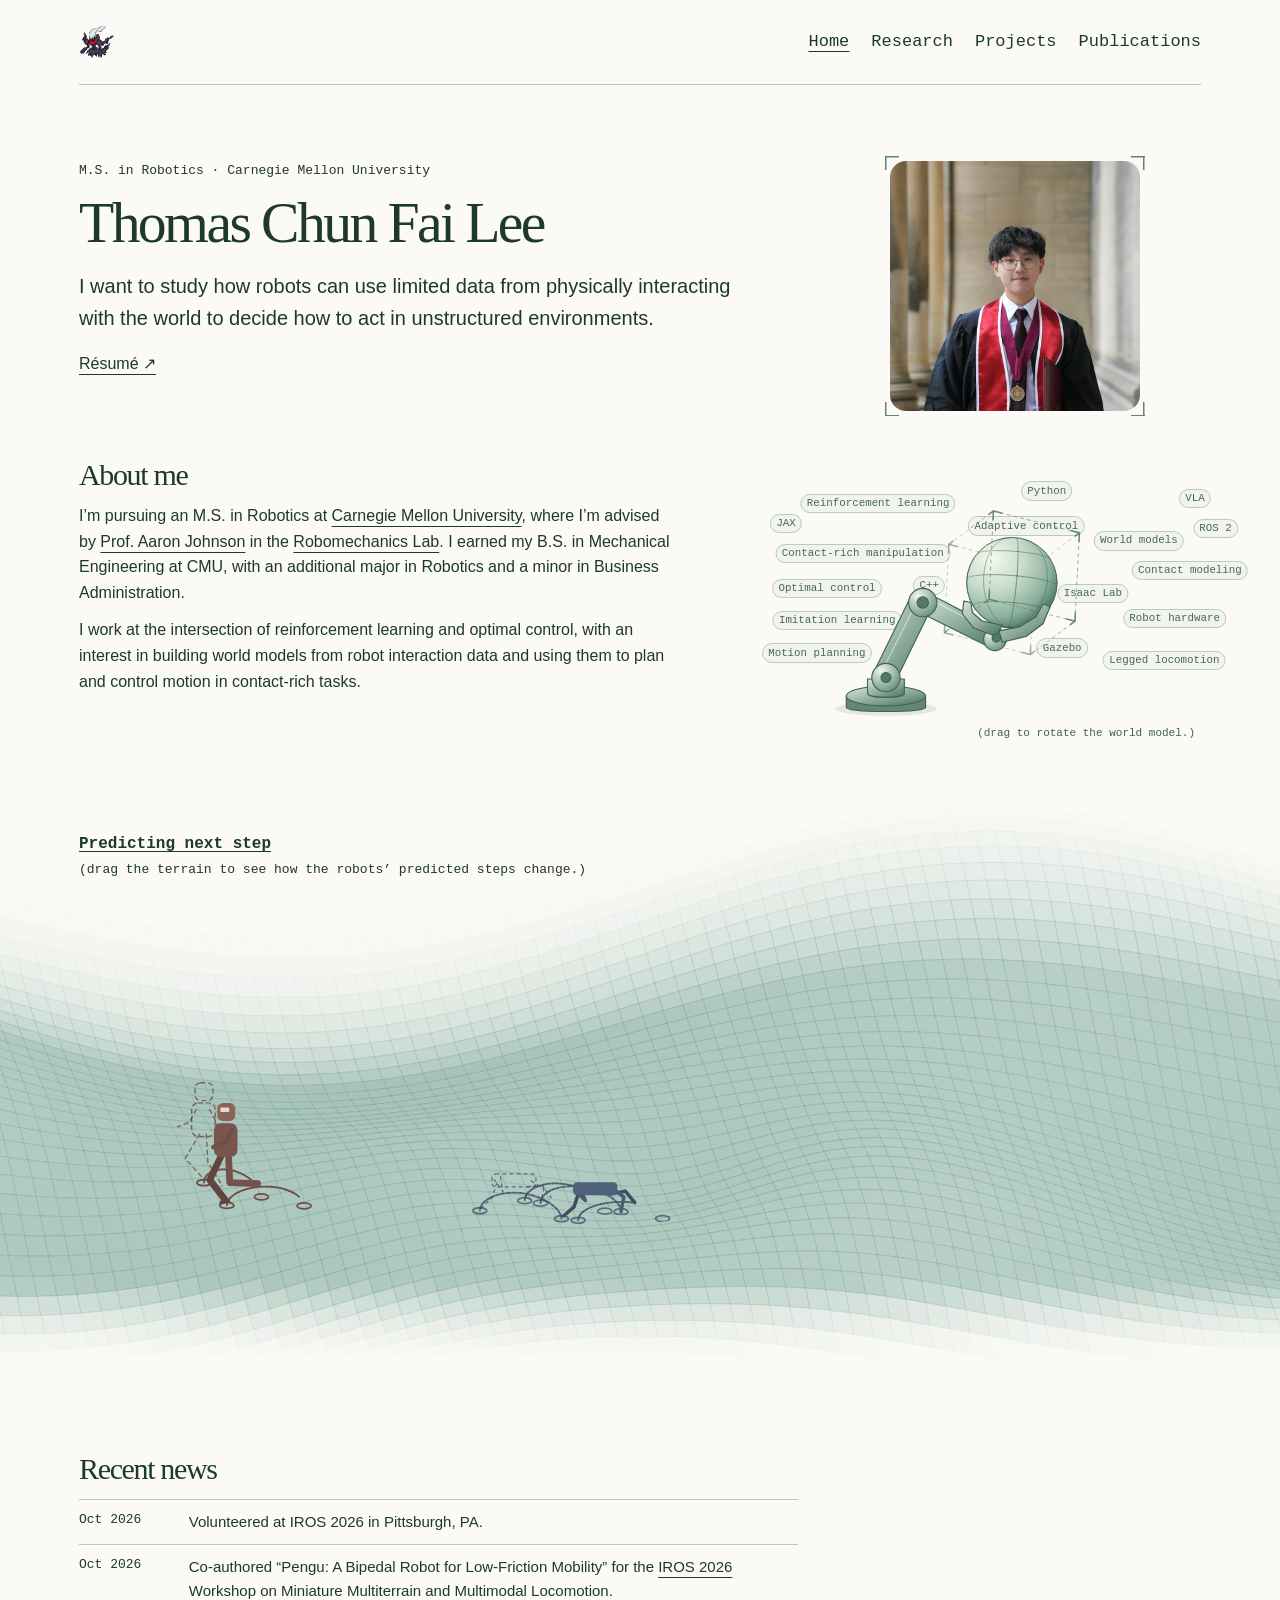
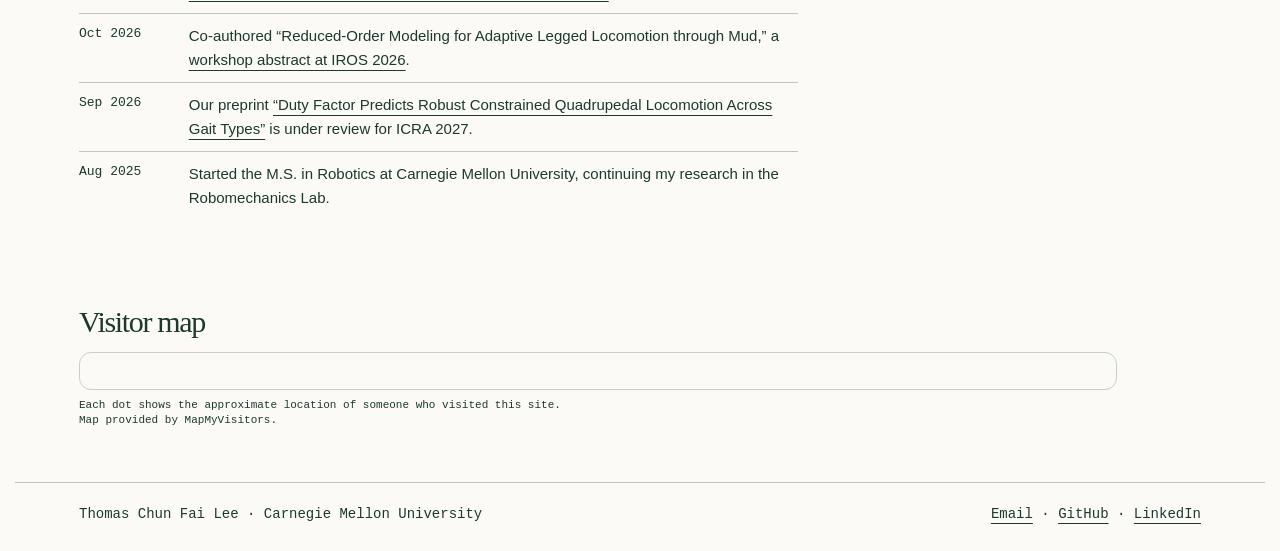
==== index.html @ 7332be64 "Move the homepage terrain demo down" ====
<!doctype html>
<html lang="en"><head><meta charset="utf-8"><meta name="viewport" content="width=device-width,initial-scale=1"><meta name="description" content="Thomas Chun Fai Lee studies world models and control at Carnegie Mellon University."><title>Thomas Chun Fai Lee</title><link rel="icon" type="image/svg+xml" href="site-icon.svg?v=2"><link rel="stylesheet" href="style.css?v=footer-right-links"><script src="scene.js?v=landed-follow-traces" defer></script><style>
.profile-text{container-type:inline-size}
@media(min-width:701px){
  .home .profile{align-items:start;padding-top:clamp(48px,6vw,76px)}
}
.profile h1{font-size:clamp(20px,8.6cqw,62px);white-space:nowrap;line-height:1.15}
.home{background:#fbfaf6}
.home nav,.home footer{border-color:#b9c6ba}
.terrain{width:100%;margin:clamp(32px,5vw,70px) 0 26px}
.terrain-copy,.terrain-controls{max-width:1250px;margin:auto;padding:0 5vw}
.terrain canvas{margin:0 auto}.terrain h2{font-size:clamp(19px,2.15vw,25px);margin:0}.terrain p{font-size:14px;line-height:1.5;margin:6px 0}.terrain canvas{display:block;width:100%;height:clamp(210px,24vw,300px);cursor:crosshair;touch-action:pan-y}.terrain label{display:flex;align-items:center;gap:16px;flex-wrap:wrap}.terrain input{accent-color:#cef09b;width:min(240px,100%)}.terrain canvas{height:clamp(320px,36vw,510px);touch-action:none;cursor:grab}.terrain canvas:active{cursor:grabbing}.terrain-controls{display:flex;gap:14px;align-items:center;flex-wrap:wrap}.terrain button{background:transparent;border:1px solid #78988d;color:inherit;font:inherit;padding:4px 13px;border-radius:5px;cursor:pointer}.terrain button:focus-visible,.terrain canvas:focus-visible{outline:2px solid #35604b}
.terrain{position:relative;isolation:isolate;margin:0;padding-top:clamp(38px,6vw,76px)}
.terrain canvas{width:100%;height:clamp(380px,55svh,590px);touch-action:pan-y}
.terrain-copy,.terrain-controls{width:100%;max-width:none;margin:0;pointer-events:none}
.terrain-copy{max-width:1250px;margin:0 auto;padding:8px 5vw 0;background:transparent}
.portrait-outline{position:relative;width:min(100%,250px);justify-self:center}
.portrait-frame{aspect-ratio:1;overflow:hidden;border-radius:16px}
.portrait-outline::after{
  content:"";position:absolute;inset:-5px;pointer-events:none;
  --corner-ink:#638474;
  background:
    linear-gradient(var(--corner-ink),var(--corner-ink)) top left/14px 1.5px,
    linear-gradient(var(--corner-ink),var(--corner-ink)) top left/1.5px 14px,
    linear-gradient(var(--corner-ink),var(--corner-ink)) top right/14px 1.5px,
    linear-gradient(var(--corner-ink),var(--corner-ink)) top right/1.5px 14px,
    linear-gradient(var(--corner-ink),var(--corner-ink)) bottom left/14px 1.5px,
    linear-gradient(var(--corner-ink),var(--corner-ink)) bottom left/1.5px 14px,
    linear-gradient(var(--corner-ink),var(--corner-ink)) bottom right/14px 1.5px,
    linear-gradient(var(--corner-ink),var(--corner-ink)) bottom right/1.5px 14px;
  background-repeat:no-repeat;
}
.home .profile .portrait{display:block;width:100%;height:100%;object-fit:cover;object-position:50% 72%;border-radius:0;transform:scale(1.23);transform-origin:50% 0}
@media(max-width:700px){
  .portrait-outline{width:min(62%,220px);justify-self:start}
}
.terrain-copy select,.terrain-copy label{pointer-events:auto;width:fit-content}
.terrain-controls{padding:4px 5vw 12px}
.terrain canvas:focus-visible{outline:none}.home:has(#page-mesh:focus-visible) #demo-title{text-decoration:underline;text-underline-offset:.15em}
@media(pointer:coarse){.terrain canvas{touch-action:none}.terrain-copy,.terrain-controls{pointer-events:auto;touch-action:pan-y}}

.home{position:relative;isolation:isolate;min-height:100vh}
.mesh-strip{position:relative;isolation:isolate}
#page-mesh{position:absolute;inset:0;width:100%;height:100%;pointer-events:none;z-index:-1}
.mesh-strip{height:clamp(380px,55svh,590px)}
#page-mesh{pointer-events:auto;z-index:0;cursor:grab;touch-action:none}
.terrain-copy,.terrain-controls{background:transparent}
#walker{position:absolute;left:0;width:100%;z-index:1;pointer-events:none}
.about-demo-row{max-width:1250px;margin:clamp(28px,5vw,56px) auto 0;padding:0 5vw;display:grid;grid-template-columns:minmax(0,1.8fr) minmax(0,1fr);gap:7%;align-items:start}
.world-model-icon{width:min(100%,310px);margin:12px 0 0;justify-self:center;align-self:start;color:#41634f}
.world-model-icon{position:relative;isolation:isolate}
.world-model-icon svg{position:relative;display:block;width:100%;height:auto;margin-bottom:18px}
.world-model-icon{container-type:inline-size;padding-top:18px;padding-bottom:12px}
.world-model-icon:has(.skill-bubbles){width:min(100%,460px);padding:16px 0 0}
.world-model-icon:has(.skill-bubbles) svg{width:64%;margin:0 auto;z-index:1}
.skill-bubbles{
  position:absolute;inset:0 0 20px;z-index:-1;
  list-style:none;padding:0;margin:0;pointer-events:none;
}
.skill-bubbles li{
  position:absolute;left:var(--x);top:var(--y);translate:-50% 0;
  padding:.2em .5em;border:1px solid #b9cabe;border-radius:999px;
  background:#f1f4ed;color:#496658;font:clamp(8px,2.35cqw,11px)/1.2 monospace;
  white-space:nowrap;
}
.world-model-icon:has(.skill-bubbles) figcaption{top:-7px;left:0;margin-top:7px}
@media(min-width:1050px){
  .about-demo-row{grid-template-columns:minmax(0,1fr) minmax(360px,42%);gap:5%}
  .skill-bubbles{right:calc(-1 * min(4vw,64px))}
}
@media(max-width:700px){
  .world-model-icon:has(.skill-bubbles){width:min(100%,460px);justify-self:center}
}
.world-model-icon figcaption,.terrain .terrain-cue{font:11px/1.4 monospace}
.world-model-icon figcaption{margin-top:0;text-align:right;position:relative;top:-14px;left:10px}
.terrain .terrain-cue{margin:0;font-size:13px;position:relative;top:8px}
.terrain-cue strong{display:block;margin-bottom:5px;font-size:16px;font-weight:700;text-decoration:underline;text-underline-offset:.18em}
.world-model-icon svg :is(path,circle,ellipse){vector-effect:non-scaling-stroke;stroke-width:1.15px}
#spin-globe path{stroke-width:.7px}
#spin-globe circle{stroke-width:.9px}
.home .terrain{padding-top:calc(var(--terrain-space,clamp(18px,3.5vw,44px)) + clamp(32px, 5vw, 52px))}
@media(max-width:700px){.about-demo-row{grid-template-columns:1fr;gap:16px}.world-model-icon{width:min(62%,195px);justify-self:start;margin-top:0}}
.about-me{position:relative;top:-8px}
.about-me h2{font-size:clamp(23px,2.4vw,30px);margin:0 0 12px}
.about-me p{font-size:16px;max-width:72ch;margin:0 0 12px}
.about-me p:last-child{margin-bottom:0}
#spin-globe{cursor:grab;touch-action:none}
#spin-globe:active{cursor:grabbing}
#spin-globe:focus:not(:focus-visible){outline:none}
#spin-globe:focus-visible{outline:2px solid #749180;outline-offset:4px}
.home-news{max-width:1250px;margin:0 auto var(--visitor-map-gap,clamp(16px,3vw,34px));padding:var(--news-space,clamp(16px,3vw,34px)) 5vw 0}
.home-news h2{font-size:clamp(23px,2.4vw,30px);margin:0 0 14px}
.home-news-scroll{max-height:320px;max-width:78ch;overflow-y:auto;padding-right:12px}
.home-news-scroll:focus-visible{outline:1px solid currentColor;outline-offset:4px}
.home-news ul{list-style:none;padding:0;margin:0;max-width:76ch}
.home-news li{display:grid;grid-template-columns:11ch minmax(0,1fr);gap:18px;padding:10px 0;font-size:15px}
.home-news time{font-family:monospace;font-size:13px}
.visitor-map{width:100%;max-width:1250px;margin:0 auto 54px;padding:0 5vw}
.visitor-map h2{font-size:clamp(23px,2.4vw,30px);margin:0 0 14px}
.visitor-map .visitor-widget{box-sizing:border-box;width:100%;max-width:calc(1000px + 2 * clamp(8px,1.4vw,18px) + 2px);padding:clamp(8px,1.4vw,18px);overflow:hidden;border:1px solid #c5d2c5;border-radius:12px;background:#fbfaf6}
/* Match the footprint of the native MapMyVisitors artwork inside the widget. */
.visitor-map .mapmyvisitors-map{
  background-image:url("visitor-land-miller.svg") !important;
  background-size:83.3% 83.3%;
  background-position:49.6% 49.2%;
  background-repeat:no-repeat;
}
.visitor-map #mapmyvisitors-widget .mapmyvisitors-bottom-text{background:#e6eee4;color:#1d392a;border-color:#c5d2c5;text-shadow:none;font-family:monospace}
.visitor-map{container-type:inline-size}
.visitor-map p{font:min(11px,2.4cqi)/1.4 monospace;margin:8px 0 0;white-space:nowrap}
</style></head>
<body class="home"><header><nav aria-label="Main navigation"><b><a href="index.html"><img src="site-icon.svg?v=2" alt="Thomas Lee home" width="36" height="36" style="display:block"></a></b><a aria-current="page" href="index.html">Home</a><a href="research.html">Research</a><a href="projects.html">Projects</a><a href="publications.html">Publications</a></nav></header>
<main><section class="profile"><div class="profile-text"><div class="kicker">M.S. in Robotics · Carnegie Mellon University</div><h1>Thomas Chun Fai Lee</h1><p>I want to study how robots can use limited data from physically interacting with the world to decide how to act in unstructured environments.</p><a class="worklink" href="resume.pdf">Résumé <span aria-hidden="true">↗</span></a></div><div class="portrait-outline"><div class="portrait-frame"><img class="portrait" src="portrait.jpeg" alt="Thomas Chun Fai Lee at his Carnegie Mellon graduation" width="1024" height="1536"></div></div></section>
<div class="about-demo-row">
<section class="about-me" aria-labelledby="about-title">
  <h2 id="about-title">About me</h2>
  <p>I’m pursuing an M.S. in Robotics at <a href="https://www.cmu.edu/">Carnegie Mellon University</a>, where I’m advised by <a href="https://www.meche.engineering.cmu.edu/directory/bios/johnson-aaron.html">Prof. Aaron Johnson</a> in the <a href="https://www.cmu.edu/me/robomechanicslab/">Robomechanics Lab</a>. I earned my B.S. in Mechanical Engineering at CMU, with an additional major in Robotics and a minor in Business Administration.</p>
  <p>I work at the intersection of reinforcement learning and optimal control, with an interest in building world models from robot interaction data and using them to plan and control motion in contact-rich tasks.</p>
</section>
<figure class="world-model-icon">
  <ul class="skill-bubbles" aria-label="Research and technical skills">
    <li style="--x:28%;--y:6%">Reinforcement learning</li>
    <li style="--x:61%;--y:1%">Python</li>
    <li style="--x:90%;--y:4%">VLA</li>
    <li style="--x:94%;--y:16%">ROS 2</li>
    <li style="--x:25%;--y:26%">Contact-rich manipulation</li>
    <li style="--x:79%;--y:21%">World models</li>
    <li style="--x:18%;--y:40%">Optimal control</li>
    <li style="--x:10%;--y:14%">JAX</li>
    <li style="--x:38%;--y:39%">C++</li>
    <li style="--x:20%;--y:53%">Imitation learning</li>
    <li style="--x:70%;--y:42%">Isaac Lab</li>
    <li style="--x:57%;--y:15%">Adaptive control</li>
    <li style="--x:16%;--y:66%">Motion planning</li>
    <li style="--x:64%;--y:64%">Gazebo</li>
    <li style="--x:89%;--y:33%">Contact modeling</li>
    <li style="--x:86%;--y:52%">Robot hardware</li>
    <li style="--x:84%;--y:69%">Legged locomotion</li>
  </ul>
  <svg viewBox="14 -13 208 163" fill="none" stroke="currentColor" stroke-width="2" stroke-linecap="round" stroke-linejoin="round" aria-label="Robotic arm holding a globe">
    <defs>
      <linearGradient id="arm-metal" x2=".85" y2="1" gradientUnits="objectBoundingBox">
        <stop stop-color="#dce8d9"/><stop offset=".44" stop-color="#9ebaac"/><stop offset="1" stop-color="#527968"/>
      </linearGradient>
      <radialGradient id="arm-pivot" cx=".32" cy=".25" r=".8">
        <stop stop-color="#eef4e9"/><stop offset="1" stop-color="#6c9482"/>
      </radialGradient>
      <radialGradient id="globe-surface" cx="32%" cy="27%" r="82%" fx="27%" fy="23%">
        <stop stop-color="#f6fbef"/>
        <stop offset=".42" stop-color="#c7dbca"/>
        <stop offset=".77" stop-color="#88ae9a"/>
        <stop offset=".94" stop-color="#507969"/>
        <stop offset="1" stop-color="#3d6356"/>
      </radialGradient>
      <radialGradient id="globe-grid" gradientUnits="userSpaceOnUse" cx="151" cy="46" r="32">
        <stop offset=".32" stop-color="#365d4c" stop-opacity=".83"/>
        <stop offset="1" stop-color="#294e40" stop-opacity=".42"/>
      </radialGradient>
    </defs>
    <path id="cube-back" aria-hidden="true" pointer-events="none" vector-effect="non-scaling-stroke"
      style="stroke-width:.75px" stroke="#638474" stroke-dasharray="3 4" opacity=".48"/>
    <path id="cube-back-corners" aria-hidden="true" pointer-events="none" vector-effect="non-scaling-stroke" style="stroke-width:1.55px" stroke="#638474" opacity=".58"/>
    <g id="spin-globe" tabindex="0" role="group" aria-label="Rotatable globe. Drag in any direction or use the arrow keys.">
      <circle cx="151" cy="49" r="32" fill="url(#globe-surface)" stroke="#41634f" stroke-width="1.5"/>
      <path id="globe-meridians" stroke="url(#globe-grid)" stroke-width="1.25" d="M151 17v64 M151 17a16 32 0 0 1 0 64 M151 17a16 32 0 0 0 0 64"/>
      <path d="M126 39a27 27 0 0 1 15-15" stroke="#f3faed" stroke-width="2.5" opacity=".63" pointer-events="none"/>
    </g>
    <path id="cube-front" aria-hidden="true" pointer-events="none" vector-effect="non-scaling-stroke"
      style="stroke-width:.75px" stroke="#638474" stroke-dasharray="3 4" opacity=".87"/>
    <path id="cube-front-corners" aria-hidden="true" pointer-events="none" vector-effect="non-scaling-stroke" style="stroke-width:1.55px" stroke="#638474" opacity=".94"/>
    <g pointer-events="none">
      <ellipse cx="62" cy="138" rx="36" ry="5" fill="#41634f" opacity=".12" stroke="none"/>
      <path d="M34 129v8c0 4 56 4 56 0v-8" fill="#648675"/>
      <ellipse cx="62" cy="129" rx="28" ry="7" fill="url(#arm-metal)"/>
      <path d="M49 127v-10h26v10c0 4-26 4-26 0z" fill="url(#arm-metal)"/>
      <path d="M54 111 79 60a8 8 0 0 1 15 7l-25 51z" fill="url(#arm-metal)"/>
      <path d="m61 108 22-44" stroke="#e4eee3" stroke-width="2.3" opacity=".68"/>
      <path d="m91 56 52 27a7 7 0 0 1-7 12L84 69z" fill="url(#arm-metal)"/>
      <path d="m98 63 36 19" stroke="#edf4e9" stroke-width="2" opacity=".65"/>
      <circle cx="62" cy="116" r="10" fill="url(#arm-pivot)"/>
      <circle cx="62" cy="116" r="3.5" fill="#527968"/>
      <circle cx="88" cy="63" r="10" fill="url(#arm-pivot)"/>
      <circle cx="88" cy="63" r="4" fill="#527968"/>
      <circle cx="139" cy="89" r="8" fill="url(#arm-pivot)"/>
      <path d="m140 87-16-6-8-10 1-9 5 1 1 7 7 6 14 3z" fill="url(#arm-metal)"/>
      <path d="m142 83 15-3 11-7 5-9 5 2-5 12-12 9-17 4z" fill="url(#arm-metal)"/>
      <circle cx="140" cy="88" r="3" fill="#527968"/>
    </g>
  </svg>
  <figcaption>(drag to rotate the world model.)</figcaption>
</figure>
</div>
<section class="terrain" aria-labelledby="demo-title">
<div class="terrain-copy"><p class="terrain-cue"><strong id="demo-title">Predicting next step</strong> (drag the terrain to see how the robots’ predicted steps change.)</p></div><div class="mesh-strip"><canvas id="page-mesh" tabindex="0" aria-label="Drag up or down to shape the ground at each spot. Left and right arrows move the brush; up and down sculpt. The dashed humanoid predicts the next stride."></canvas><canvas id="walker" aria-hidden="true"></canvas></div></section><section class="home-news" aria-labelledby="news-title">
  <h2 id="news-title">Recent news</h2>
  <div class="home-news-scroll" role="region" aria-labelledby="news-title" tabindex="0">
  <ul>
    <li><time datetime="2026-10">Oct 2026</time><span>Volunteered at IROS 2026 in Pittsburgh, PA.</span></li>
    <li><time datetime="2026-10">Oct 2026</time><span>Co-authored “Pengu: A Bipedal Robot for Low-Friction Mobility” for the <a href="https://sites.google.com/hawaii.edu/iros2026workshop/home">IROS 2026 Workshop on Miniature Multiterrain and Multimodal Locomotion</a>.</span></li>
    <li><time datetime="2026-10">Oct 2026</time><span>Co-authored “Reduced-Order Modeling for Adaptive Legged Locomotion through Mud,” a <a href="https://sim2realgap.github.io/sim2real-and-control-workshop-iros2026/">workshop abstract at IROS 2026</a>.</span></li>
    <li><time datetime="2026-09">Sep 2026</time><span>Our preprint <a href="https://arxiv.org/abs/2609.22073">“Duty Factor Predicts Robust Constrained Quadrupedal Locomotion Across Gait Types”</a> is under review for ICRA 2027.</span></li>
    <li><time datetime="2025-08">Aug 2025</time><span>Started the M.S. in Robotics at Carnegie Mellon University, continuing my research in the Robomechanics Lab.</span></li>
    <li><time datetime="2025-05">May 2025</time><span>Joined Neocis as a Software Engineering Intern.</span></li>
    <li><time datetime="2025-05">May 2025</time><span>Graduated with University Honors from CMU with a B.S. in Mechanical Engineering, an additional major in Robotics, and a minor in Business Administration.</span></li>
    <li><time datetime="2025-05">May 2025</time><span>Named to the CMU College of Engineering Dean’s List.</span></li>
    <li><time datetime="2024-12">Dec 2024</time><span>Named to the CMU College of Engineering Dean’s List.</span></li>
    <li><time datetime="2024-05">May 2024</time><span>Named to the CMU College of Engineering Dean’s List.</span></li>
    <li><time datetime="2024-01">Jan 2024</time><span>Joined the Legged Controls Group in CMU’s Robomechanics Lab.</span></li>
    <li><time datetime="2024-01">Jan 2024</time><span>Began serving as a teaching assistant for CMU’s 16-311 Introduction to Robotics.</span></li>
    <li><time datetime="2023-06">Jun 2023</time><span>Joined XYZ Robotics as an R&amp;D Engineering Intern.</span></li>
    <li><time datetime="2021-08">Aug 2021</time><span>Started my undergraduate studies at Carnegie Mellon University.</span></li>
    <li><time datetime="2021-05">May 2021</time><span>Graduated from The ISF Academy with a bilingual diploma.</span></li>
    <li><time datetime="2019-12">Dec 2019</time><span>Published and presented <a href="https://docs.google.com/presentation/d/1IdiJnOJudx92b6nhAKf6YbhDOAx6FgSU1lDCIh594nw/edit?slide=id.p#slide=id.p">“Optimization Under Constraints of Rooftop Solar in High Winds”</a> at AGU 2019 with support from an ISF Academy scholarship.</span></li>
  </ul>
  </div>
</section><section class="visitor-map" aria-labelledby="visitor-map-title">
  <h2 id="visitor-map-title">Visitor map</h2>
  <div class="visitor-widget">
    <script id="mapmyvisitors" src="https://mapmyvisitors.com/map.js?cl=829987&amp;w=a&amp;t=n&amp;d=SpMxv-E5e4ngMl0aLMOr83hM3_ezLZlg4lKRuWXWtkU&amp;co=fbfaf6&amp;cmo=416b53&amp;cmn=924b45&amp;ct=1d392a" async></script>
  </div>
  <p>Each dot shows the approximate location of someone who visited this site.<br>Map provided by MapMyVisitors.</p>
</section>
</main><footer><span>Thomas Chun Fai Lee · Carnegie Mellon University</span><div><a href="mailto:chunfai2@andrew.cmu.edu">Email</a> · <a href="https://github.com/thomaslee6710">GitHub</a> · <a href="https://www.linkedin.com/in/thomas-lee6710/">LinkedIn</a></div></footer><script>
(() => {
  const globe = document.querySelector('#spin-globe');
  const grid = document.querySelector('#globe-meridians');
  const roll = Math.PI / 36;
  const basis = [[Math.cos(roll),Math.sin(roll),0],[-Math.sin(roll),Math.cos(roll),0],[0,0,1]];
  const cubeBack = document.querySelector('#cube-back');
  const cubeFront = document.querySelector('#cube-front');
  const cubeVertices = Array.from({length:8}, (_,i) => {
    const x=i&1?1.07:-1.07, y=i&2?1.07:-1.07, z=i&4?1.07:-1.07;
    const u=x*.94+z*.342, w=z*.94-x*.342;
    return [u,y*.966-w*.259,y*.259+w*.966];
  });
  const cubeEdges = cubeVertices.flatMap((_,i) =>
    [1,2,4].filter(bit=>!(i&bit)).map(bit=>[i,i|bit]));
  const lines = [];
  for (let longitude = 0; longitude < 8; longitude++) {
    const theta = longitude * Math.PI / 4;
    lines.push(Array.from({length:49}, (_, i) => {
      const phi = i * Math.PI / 48;
      return [Math.sin(phi)*Math.sin(theta), -Math.cos(phi), Math.sin(phi)*Math.cos(theta)];
    }));
  }
  for (const latitude of [-35,0,35]) {
    const phi = latitude * Math.PI / 180;
    lines.push(Array.from({length:73}, (_, i) => {
      const theta = i * 2 * Math.PI / 72;
      return [Math.cos(phi)*Math.sin(theta), Math.sin(phi), Math.cos(phi)*Math.cos(theta)];
    }));
  }
  let drag = null;
  let frame = 0;

  function render() {
    const path = [];
    const point = ([x,y]) => (151+32*x).toFixed(2)+' '+(49+32*y).toFixed(2);
    for (const line of lines) {
      let previous = null;
      for (const vertex of line) {
        const current = basis[0].map((_, i) =>
          vertex[0]*basis[0][i]+vertex[1]*basis[1][i]+vertex[2]*basis[2][i]);
        if (previous && (previous[2] >= 0)!==(current[2] >= 0)) {
          const t = previous[2]/(previous[2]-current[2]);
          const edge = previous.map((v,i) => v+t*(current[i]-v));
          path.push((current[2] >= 0 ? 'M' : 'L')+point(edge));
        }
        if (current[2] >= 0) path.push((previous ? 'L' : 'M')+point(current));
        previous = current;
      }
    }
    grid.setAttribute('d', path.join(' '));
    const vertices=cubeVertices.map(vertex=>basis[0].map((_,i)=>
      vertex[0]*basis[0][i]+vertex[1]*basis[1][i]+vertex[2]*basis[2][i]));
    const front=[],back=[];
    for(const [i,j] of cubeEdges){
      const a=vertices[i],b=vertices[j];
      const aFront=a[2]>=0,bFront=b[2]>=0;
      if(aFront===bFront){
        (aFront?front:back).push('M'+point(a)+'L'+point(b));
      }else{
        const t=a[2]/(a[2]-b[2]);
        const edge=a.map((value,k)=>value+t*(b[k]-value));
        (aFront?front:back).push('M'+point(a)+'L'+point(edge));
        (bFront?front:back).push('M'+point(edge)+'L'+point(b));
      }
    }
    cubeFront.setAttribute('d',front.join(' '));
    cubeBack.setAttribute('d',back.join(' '));
    const corners={front:[],back:[]};
    for(const [i,j] of cubeEdges){
      for(const [a,b] of [[vertices[i],vertices[j]],[vertices[j],vertices[i]]]){
        const stub=a.map((value,k)=>value+.095*(b[k]-value));
        corners[a[2]>=0?'front':'back'].push('M'+point(a)+'L'+point(stub));
      }
    }
    for(const side of ['front','back'])
      document.querySelector('#cube-'+side+'-corners').setAttribute('d',corners[side].join(' '));
  }

  function rotate(dx,dy) {
    const distance = Math.hypot(dx,dy);
    if (!distance) return;
    const ax = -dy/distance, ay = dx/distance;
    const angle = distance * .038;
    const c = Math.cos(angle), s = Math.sin(angle);
    for (let i=0; i<basis.length; i++) {
      const [x,y,z] = basis[i];
      const along = (ax*x+ay*y)*(1-c);
      basis[i] = [x*c+ay*z*s+ax*along, y*c-ax*z*s+ay*along, z*c+(ax*y-ay*x)*s];
    }
    render();
  }

  function coast(vx,vy) {
    let previous = performance.now();
    function tick(now) {
      const elapsed = Math.min(40, now-previous);
      previous = now;
      rotate(vx*elapsed,vy*elapsed);
      const decay = Math.exp(-elapsed/240);
      vx *= decay; vy *= decay;
      if (Math.hypot(vx,vy)>.006) frame = requestAnimationFrame(tick);
    }
    frame = requestAnimationFrame(tick);
  }

  globe.addEventListener('pointerdown', event => {
    if (drag || event.button !== 0) return;
    cancelAnimationFrame(frame);
    drag = {id:event.pointerId,x:event.clientX,y:event.clientY,time:performance.now(),vx:0,vy:0};
    globe.setPointerCapture(event.pointerId);
  });
  globe.addEventListener('pointermove', event => {
    if (drag?.id !== event.pointerId) return;
    const now = performance.now();
    const dx=event.clientX-drag.x, dy=event.clientY-drag.y;
    const time=Math.max(8,now-drag.time);
    const scale=1/Math.max(time,Math.hypot(dx,dy));
    drag={...drag,x:event.clientX,y:event.clientY,time:now,vx:dx*scale,vy:dy*scale};
    rotate(dx,dy);
  });
  globe.addEventListener('pointerup', event => {
    if (drag?.id !== event.pointerId) return;
    if (performance.now()-drag.time<100 && Math.hypot(drag.vx,drag.vy)>.006 &&
        !matchMedia('(prefers-reduced-motion: reduce)').matches) coast(drag.vx,drag.vy);
    drag = null;
  });
  globe.addEventListener('lostpointercapture', () => { drag = null; });
  globe.addEventListener('keydown', event => {
    const movement={ArrowLeft:[-6,0],ArrowRight:[6,0],ArrowUp:[0,-6],ArrowDown:[0,6]}[event.key];
    if (!movement) return;
    event.preventDefault();
    cancelAnimationFrame(frame);
    rotate(...movement);
  });
  rotate(3,-4);

  const profile = document.querySelector('.profile');
  const about = document.querySelector('.about-me');
  const terrain = document.querySelector('.terrain');
  const mesh = terrain.querySelector('.mesh-strip');
  const news = document.querySelector('.home-news');
  const desktop = matchMedia('(min-width: 701px)');
  function alignSectionGaps() {
    if (!desktop.matches) {
      terrain.style.removeProperty('--terrain-space');
      news.style.removeProperty('--news-space');
    } else {
      const resumeBottom = profile.querySelector('.worklink').getBoundingClientRect().bottom;
      const gap = about.querySelector('h2').getBoundingClientRect().top - resumeBottom;
      const textBottom = about.lastElementChild.getBoundingClientRect().bottom;
      const captionInset = parseFloat(getComputedStyle(terrain.querySelector('.terrain-copy')).paddingTop);
      const space = Math.max(0, gap + textBottom - terrain.getBoundingClientRect().top - captionInset - 8);
      terrain.style.setProperty('--terrain-space', space + 'px');
      const existingGap = news.getBoundingClientRect().top - mesh.getBoundingClientRect().bottom;
      news.style.setProperty('--news-space', Math.max(0, gap - existingGap) + 'px');
    }
    const meshToNews = news.querySelector('h2').getBoundingClientRect().top - mesh.getBoundingClientRect().bottom;
    news.style.setProperty('--visitor-map-gap', Math.max(0, meshToNews) + 'px');
  }
  const spacingObserver = new ResizeObserver(alignSectionGaps);
  spacingObserver.observe(profile);
  spacingObserver.observe(mesh);
  spacingObserver.observe(news);
  spacingObserver.observe(document.querySelector('.about-demo-row'));
  desktop.addEventListener('change', alignSectionGaps);
  alignSectionGaps();
})();
</script></body></html>
---- style.css ----
*{box-sizing:border-box}:root{--text-green:#1d392a}body{margin:0;color:var(--text-green);background:#fbfaf6;font:17px/1.6 Inter,Arial,sans-serif}header,main,footer{max-width:1250px;margin:auto;padding:0 5vw}nav,footer{font-family:monospace}nav,footer,.links{display:flex;align-items:center;gap:22px;flex-wrap:wrap}nav{padding:24px 0;border-bottom:1px solid #afc1bb}nav b{margin-right:auto}a{color:inherit;text-underline-offset:5px}nav a{text-decoration:none}nav a[aria-current],a:hover{text-decoration:underline}h1,h2,h3{font:normal 44px/1.07 Georgia,serif;letter-spacing:-.045em;margin:.45em 0}h1{font-size:clamp(55px,6vw,92px)}h3{font-size:32px}p{max-width:68ch}.intro{display:grid;grid-template-columns:1fr 1.04fr;gap:5%;align-items:center;padding:56px 0}.kicker,figcaption,legend,.meta{font:13px/1.5 monospace}.panel{background:#152f31;color:#edf6ea;padding:24px;border-radius:12px}.panel h2{font-size:32px}.panel figure{margin:0}.panel svg{width:100%;display:block}.panel fieldset{border:0;padding:0;margin:16px 0 0}.panel legend{margin-bottom:6px}.panel label{cursor:pointer;margin-right:12px;display:inline-block}.panel input{accent-color:#a9dd90}.panel p{font-size:15px;min-height:5em;margin-bottom:0}.panel figcaption{color:#bad4c8}.row,.feature,li{border-top:1px solid #bbc8bf;padding:22px 0}.row{display:grid;grid-template-columns:1fr 1.45fr;gap:6%}.links{font-size:15px}.sub{padding:42px 0}.papers{list-style:none;padding:0}.papers strong{font:normal 26px/1.25 Georgia,serif;display:block;margin-bottom:8px}footer{border-top:1px solid #bbc8bf;padding-top:20px;padding-bottom:25px;font-size:14px}footer > div{margin-inline-start:auto}.heroCopy>p{font-size:18px}.theme{max-width:790px;padding:0 0 44px}.theme h2{font-size:36px}@media(max-width:800px){.intro,.row{grid-template-columns:1fr;gap:20px}.intro{padding:32px 0}.panel p{min-height:0}nav{gap:14px}nav b{width:100%}}
.home {background:#0c262b}
.home nav,.home footer {border-color:#395355}
.home main {max-width:none;padding:0}
.profile {max-width:1250px;margin:auto;padding:clamp(36px,6vw,88px) 5vw 0}
.profile h1 {margin:.16em 0;font-size:clamp(52px,7.8vw,110px)}

.profile p {font-size:clamp(18px,2vw,24px);max-width:59ch;margin:14px 0 16px}
.worklink {font-size:16px}
.landscape {margin:0 auto;max-width:1600px}
.landscape canvas {display:block;width:100%;height:clamp(210px,23vw,360px);cursor:crosshair;touch-action:pan-y}
.landscape figcaption {max-width:1250px;margin:auto;padding:0 5vw 24px;display:flex;align-items:center;justify-content:space-between;gap:20px}
.landscape strong,.landscape small {display:block}.landscape strong {font:24px Georgia,serif}
.landscape label {display:grid;gap:4px}.landscape input {accent-color:#d1ed92;width:min(230px,65vw);cursor:pointer}
@media(max-width:580px){.landscape figcaption{align-items:start;flex-direction:column;gap:12px}footer{gap:6px}.profile{padding-top:32px}}

.profile{display:grid;grid-template-columns:1.5fr 1fr;gap:50px;align-items:center}.profile h1{font-size:clamp(50px,6vw,86px)}.portrait{width:100%;height:350px;object-fit:cover;object-position:50% 61%;border-radius:8px}.profile p{font-size:20px}@media(max-width:700px){.profile{grid-template-columns:1fr;gap:25px}.portrait{height:300px;max-width:350px}.profile p{font-size:18px}}
.home {background:#f7f6f0}
.home nav,.home footer {border-color:#b9c6ba}
.profile {padding-top:32px;gap:7%;grid-template-columns:1.8fr 1fr}
.profile h1 {font-size:clamp(48px,5.8vw,82px)}

.profile .portrait {height:clamp(200px,21vw,286px);object-position:center 53%}

.foresight {max-width:1120px;width:90%;margin:32px auto;background:#193a35;color:#fffbed;border-radius:16px;overflow:hidden}
.demo-heading,.demo-controls {padding:20px clamp(16px,3vw,38px);display:flex;justify-content:space-between;gap:20px;align-items:center}
.demo-heading h2 {font-size:clamp(26px,3vw,43px);margin:5px 0}
.demo-heading .kicker,.model-note {color:#c4dfc9;font:12px monospace}
.tabletop {padding:15px 5% 9px;background:#24483f;background-image:radial-gradient(#487060 1px, transparent 1px);background-size:16px 16px}
.surface {position:relative;height:100px;--stop:46%}
.crate,.forecast,.origin,.target {position:absolute;top:30px;width:8%;height:49px;border-radius:4px;transform:translateX(-50%)}
.crate {left:28%;background:linear-gradient(135deg,transparent 46%,#a58258 47% 52%,transparent 53%),#e2bf89;border:3px solid #bd985f;box-shadow:0 5px 0 #947243}
.origin {left:10%;border:1px solid #a5b9ac;background:#61776645}
.origin:after {content:'→';position:absolute;left:125%;top:2px;color:#e0e8d4;font-size:23px}
.forecast {left:var(--stop);border:3px dashed #d4f393;background:#c1eb8925;transition:left .18s ease}
.target {left:64%;top:24px;height:61px;width:10%;border:1px solid #f1f6dc;background:repeating-linear-gradient(135deg,transparent 0 6px,#ecf4cc33 6px 8px)}
.target span {position:absolute;bottom:100%;left:50%;transform:translateX(-50%);font:13px monospace}
.legend {display:flex;justify-content:center;gap:20px;font-size:13px}
.legend i {display:inline-block;width:13px;height:11px;vertical-align:middle;margin-right:5px}
.solid {background:#e2bf89}.dashed {border:2px dashed #d4f393}
.demo-controls {display:grid;grid-template-columns:1fr 1fr 1fr;align-items:start}
.demo-controls p {font-size:15px;margin:3px 0}.demo-controls label {display:flex;justify-content:space-between;font-weight:bold}.demo-controls input {width:100%;accent-color:#c5e58d}
@media(max-width:700px){.profile{grid-template-columns:1fr}.profile .portrait{width:100%;max-width:100%;height:230px;object-position:center 48%}.demo-controls{grid-template-columns:1fr;gap:12px}.model-note{display:none}.demo-heading{padding-bottom:12px}}
@media(prefers-reduced-motion:reduce){.forecast{transition:none}}
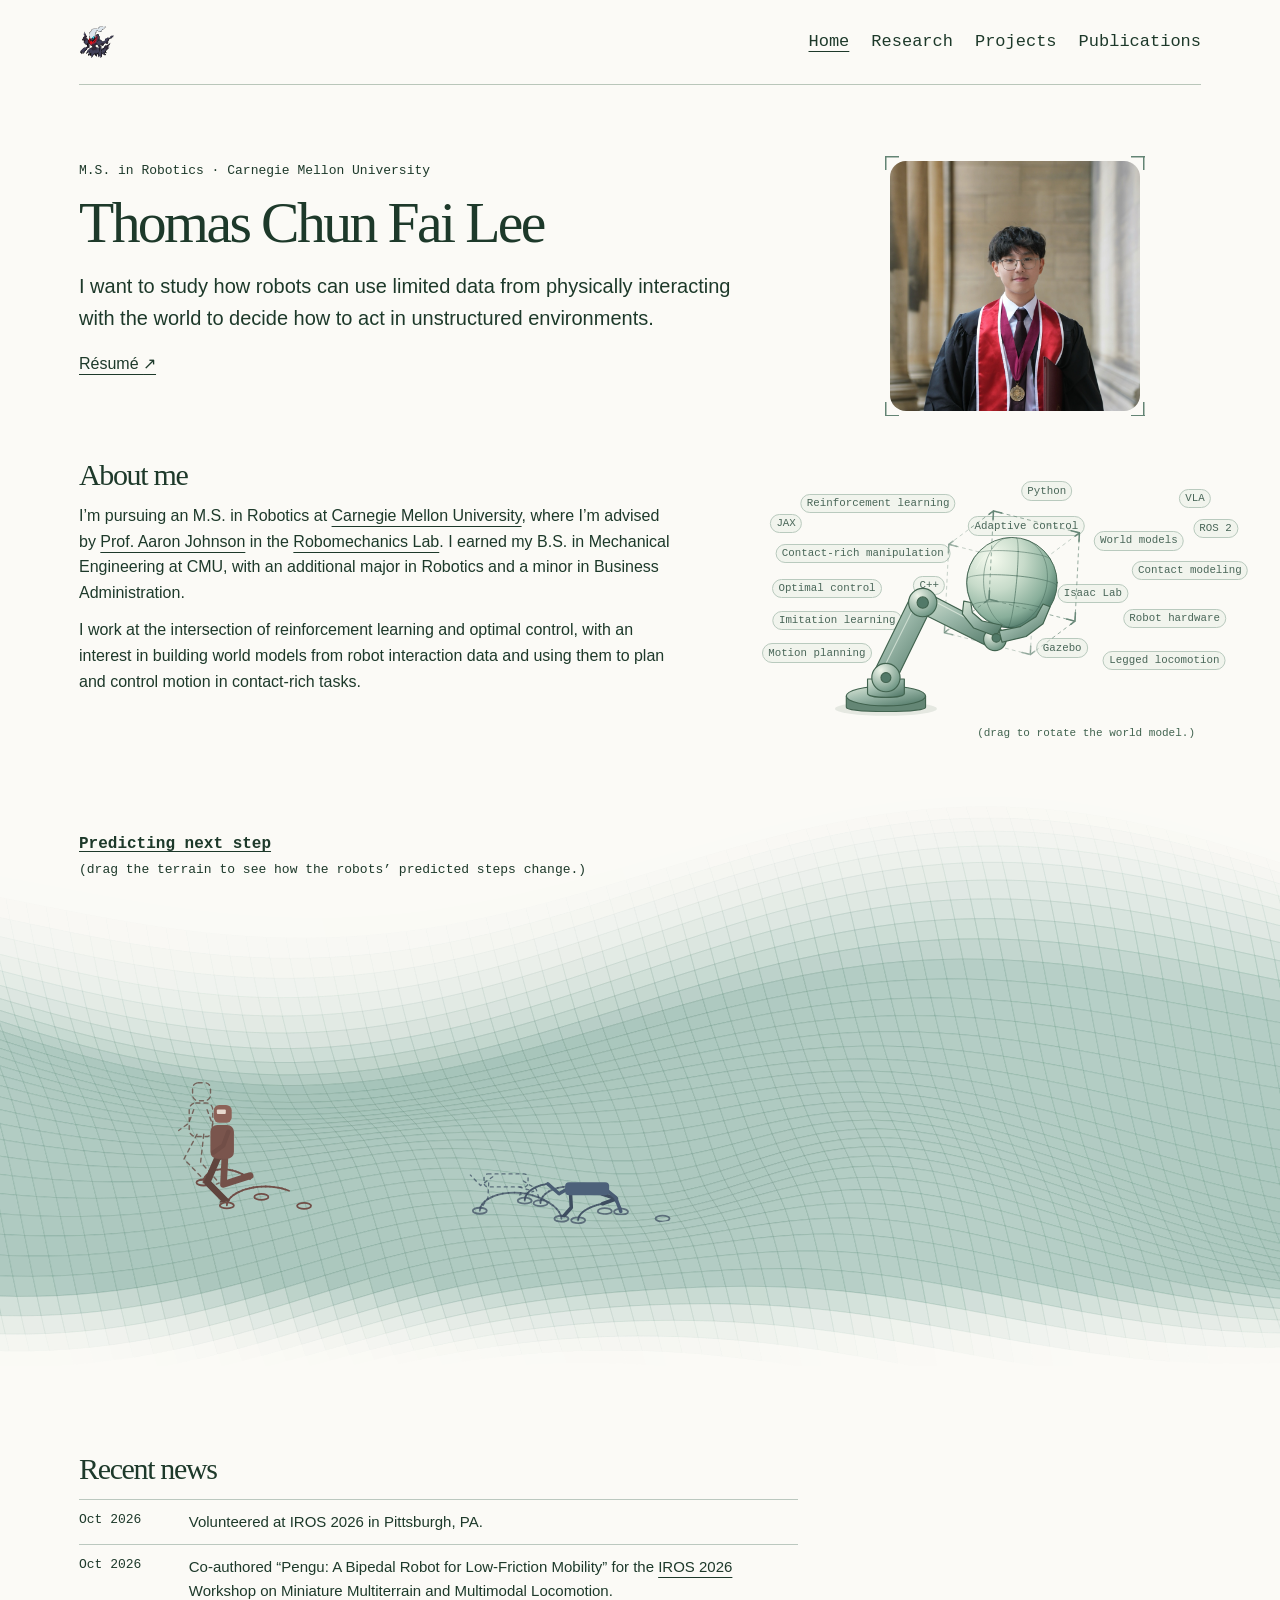
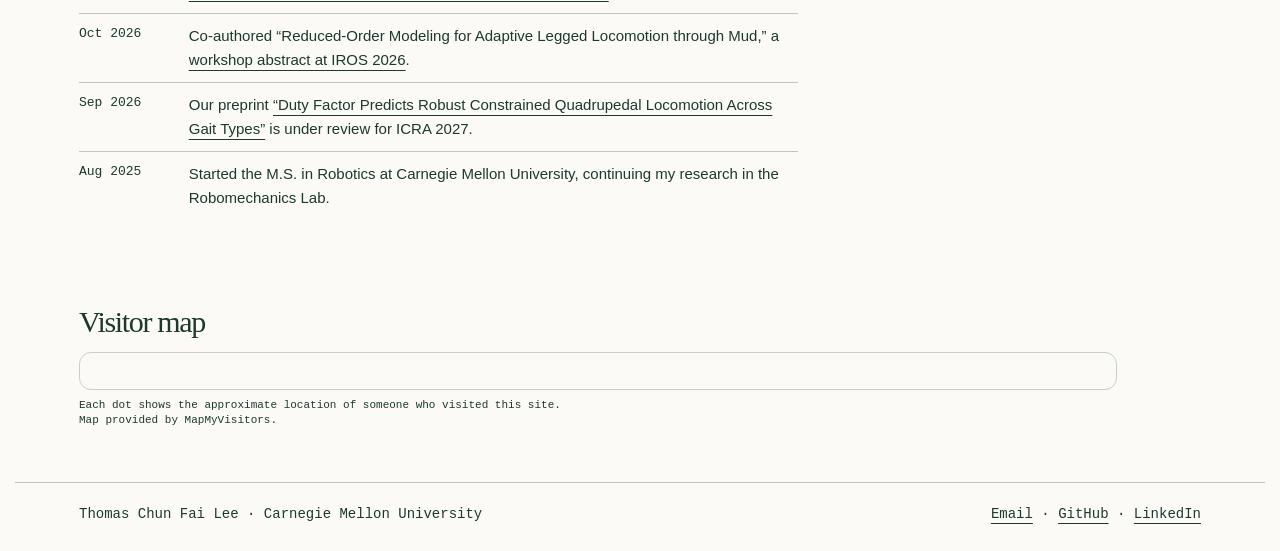
==== commit 1c510bf8: "Clarify homepage title and metadata for search" ====
--- a/index.html
+++ b/index.html
@@ -1,5 +1,5 @@
 <!doctype html>
-<html lang="en"><head><meta charset="utf-8"><meta name="viewport" content="width=device-width,initial-scale=1"><meta name="description" content="Thomas Chun Fai Lee studies world models and control at Carnegie Mellon University."><title>Thomas Chun Fai Lee</title><link rel="icon" type="image/svg+xml" href="site-icon.svg?v=2"><link rel="stylesheet" href="style.css?v=footer-right-links"><script src="scene.js?v=landed-follow-traces" defer></script><style>
+<html lang="en"><head><meta charset="utf-8"><meta name="viewport" content="width=device-width,initial-scale=1"><meta name="description" content="Thomas Chun Fai Lee is a robotics researcher at Carnegie Mellon University’s Robomechanics Lab, working on world models, robot learning, and adaptive control."><title>Thomas Chun Fai Lee | Robotics Research at Carnegie Mellon</title><link rel="canonical" href="https://thomaslee6710.github.io/"><link rel="icon" type="image/svg+xml" href="site-icon.svg?v=2"><link rel="stylesheet" href="style.css?v=footer-right-links"><script src="scene.js?v=landed-follow-traces" defer></script><style>
 .profile-text{container-type:inline-size}
 @media(min-width:701px){
   .home .profile{align-items:start;padding-top:clamp(48px,6vw,76px)}
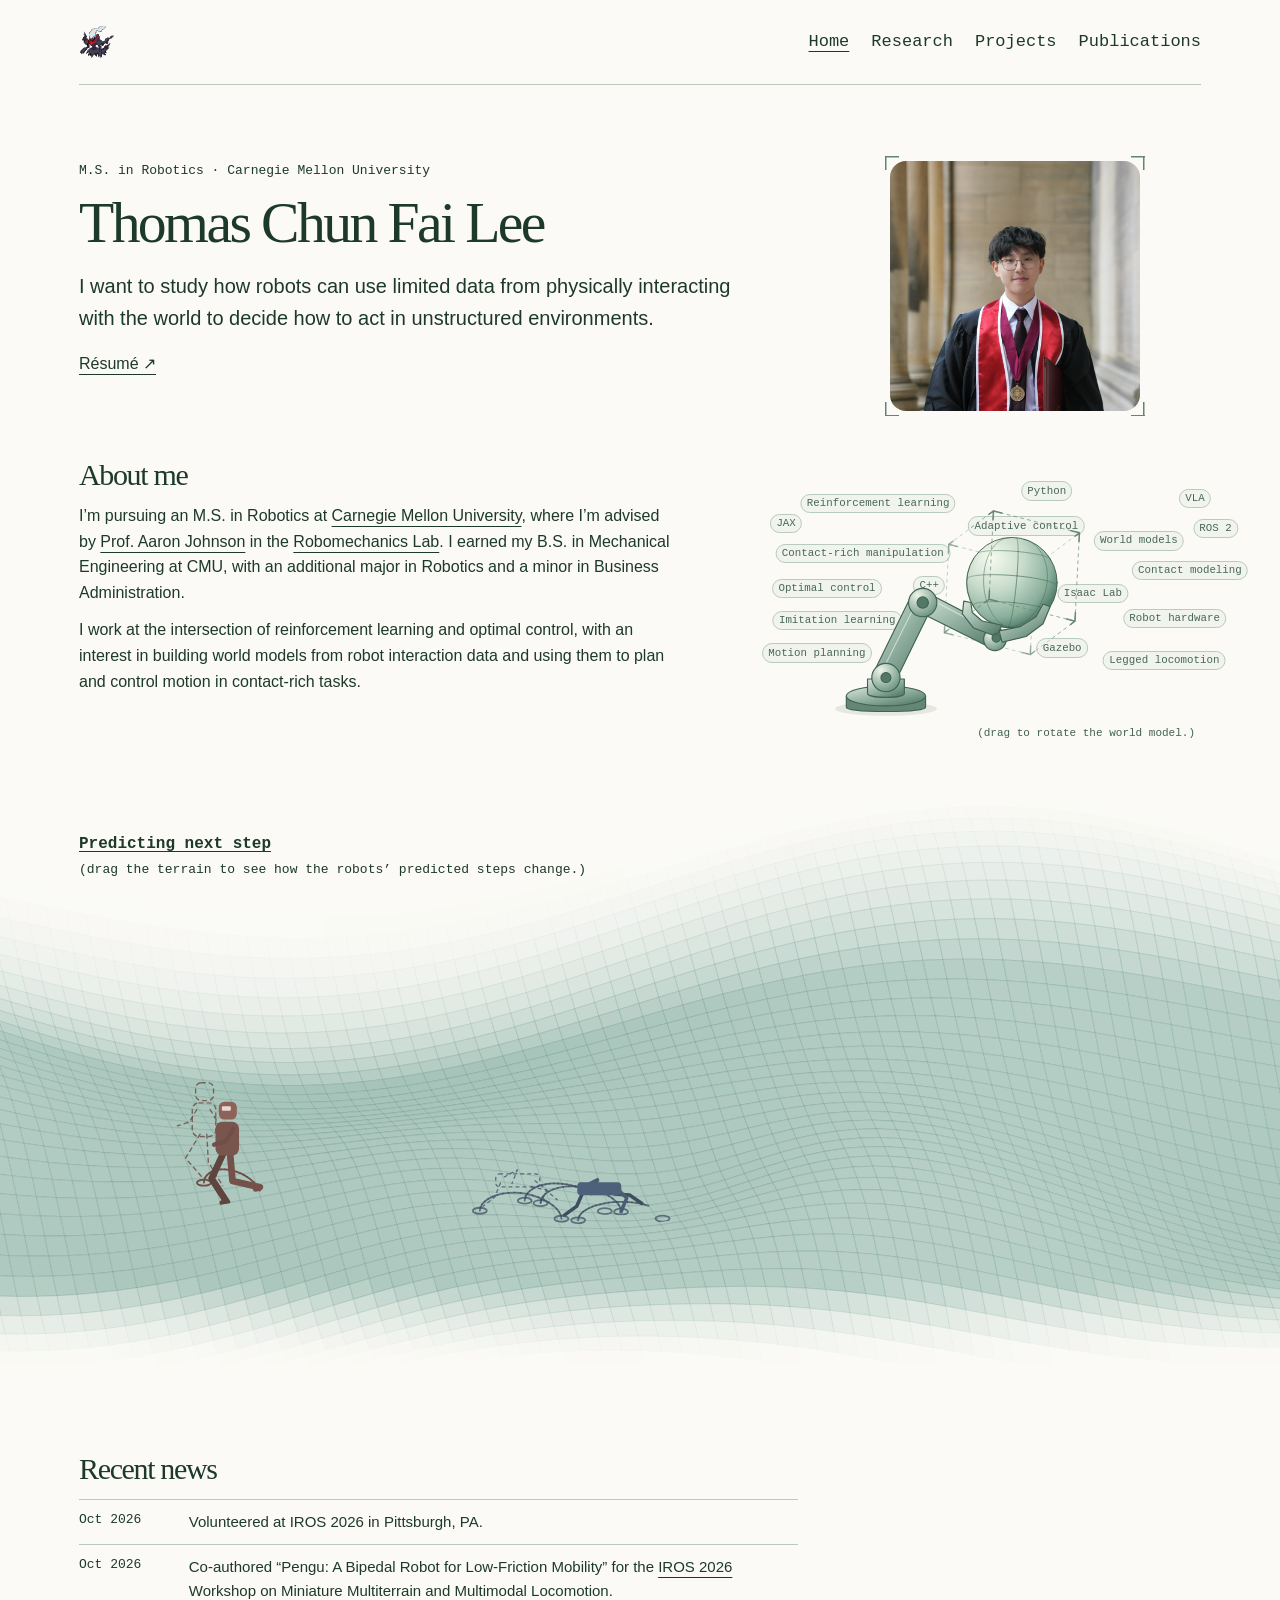
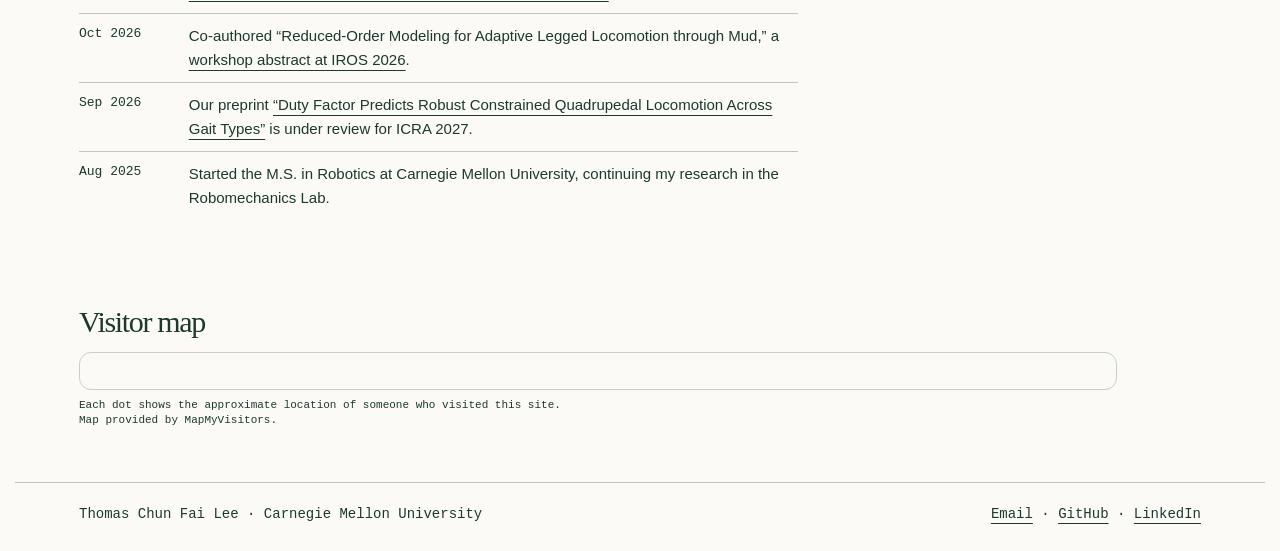
==== commit 78258273: "Load the updated humanoid animation" ====
--- a/index.html
+++ b/index.html
@@ -1,5 +1,5 @@
 <!doctype html>
-<html lang="en"><head><meta charset="utf-8"><meta name="viewport" content="width=device-width,initial-scale=1"><meta name="description" content="Thomas Chun Fai Lee is a robotics researcher at Carnegie Mellon University’s Robomechanics Lab, working on world models, robot learning, and adaptive control."><title>Thomas Chun Fai Lee | Robotics Research at Carnegie Mellon</title><link rel="canonical" href="https://thomaslee6710.github.io/"><link rel="icon" type="image/svg+xml" href="site-icon.svg?v=2"><link rel="stylesheet" href="style.css?v=footer-right-links"><script src="scene.js?v=landed-follow-traces" defer></script><style>
+<html lang="en"><head><meta charset="utf-8"><meta name="viewport" content="width=device-width,initial-scale=1"><meta name="description" content="Thomas Chun Fai Lee is a robotics researcher at Carnegie Mellon University’s Robomechanics Lab, working on world models, robot learning, and adaptive control."><title>Thomas Chun Fai Lee | Robotics Research at Carnegie Mellon</title><link rel="canonical" href="https://thomaslee6710.github.io/"><link rel="icon" type="image/svg+xml" href="site-icon.svg?v=2"><link rel="stylesheet" href="style.css?v=footer-right-links"><script src="scene.js?v=foot-follow-through" defer></script><style>
 .profile-text{container-type:inline-size}
 @media(min-width:701px){
   .home .profile{align-items:start;padding-top:clamp(48px,6vw,76px)}
--- a/style.css
+++ b/style.css
@@ -1,4 +1,4 @@
-*{box-sizing:border-box}:root{--text-green:#1d392a}body{margin:0;color:var(--text-green);background:#fbfaf6;font:17px/1.6 Inter,Arial,sans-serif}header,main,footer{max-width:1250px;margin:auto;padding:0 5vw}nav,footer{font-family:monospace}nav,footer,.links{display:flex;align-items:center;gap:22px;flex-wrap:wrap}nav{padding:24px 0;border-bottom:1px solid #afc1bb}nav b{margin-right:auto}a{color:inherit;text-underline-offset:5px}nav a{text-decoration:none}nav a[aria-current],a:hover{text-decoration:underline}h1,h2,h3{font:normal 44px/1.07 Georgia,serif;letter-spacing:-.045em;margin:.45em 0}h1{font-size:clamp(55px,6vw,92px)}h3{font-size:32px}p{max-width:68ch}.intro{display:grid;grid-template-columns:1fr 1.04fr;gap:5%;align-items:center;padding:56px 0}.kicker,figcaption,legend,.meta{font:13px/1.5 monospace}.panel{background:#152f31;color:#edf6ea;padding:24px;border-radius:12px}.panel h2{font-size:32px}.panel figure{margin:0}.panel svg{width:100%;display:block}.panel fieldset{border:0;padding:0;margin:16px 0 0}.panel legend{margin-bottom:6px}.panel label{cursor:pointer;margin-right:12px;display:inline-block}.panel input{accent-color:#a9dd90}.panel p{font-size:15px;min-height:5em;margin-bottom:0}.panel figcaption{color:#bad4c8}.row,.feature,li{border-top:1px solid #bbc8bf;padding:22px 0}.row{display:grid;grid-template-columns:1fr 1.45fr;gap:6%}.links{font-size:15px}.sub{padding:42px 0}.papers{list-style:none;padding:0}.papers strong{font:normal 26px/1.25 Georgia,serif;display:block;margin-bottom:8px}footer{border-top:1px solid #bbc8bf;padding-top:20px;padding-bottom:25px;font-size:14px}footer > div{margin-inline-start:auto}.heroCopy>p{font-size:18px}.theme{max-width:790px;padding:0 0 44px}.theme h2{font-size:36px}@media(max-width:800px){.intro,.row{grid-template-columns:1fr;gap:20px}.intro{padding:32px 0}.panel p{min-height:0}nav{gap:14px}nav b{width:100%}}
+*{box-sizing:border-box}:root{--text-green:#1d392a}body{margin:0;color:var(--text-green);background:#fbfaf6;font:17px/1.6 Inter,Arial,sans-serif}header,main,footer{max-width:1250px;margin:auto;padding:0 5vw}nav,footer{font-family:monospace}nav,footer,.links{display:flex;align-items:center;gap:22px;flex-wrap:wrap}nav{padding:24px 0;border-bottom:1px solid #afc1bb}nav b{margin-right:auto}a{color:inherit;text-underline-offset:5px}nav a{text-decoration:none}nav a[aria-current],a:hover{text-decoration:underline}h1,h2,h3{font:normal 44px/1.07 Georgia,serif;letter-spacing:-.045em;margin:.45em 0}h1{font-size:clamp(55px,6vw,92px)}h3{font-size:32px}p{max-width:68ch}.intro{display:grid;grid-template-columns:1fr 1.04fr;gap:5%;align-items:center;padding:56px 0}.kicker,figcaption,legend,.meta{font:13px/1.5 monospace}.panel{background:#152f31;color:#edf6ea;padding:24px;border-radius:12px}.panel h2{font-size:32px}.panel figure{margin:0}.panel svg{width:100%;display:block}.panel fieldset{border:0;padding:0;margin:16px 0 0}.panel legend{margin-bottom:6px}.panel label{cursor:pointer;margin-right:12px;display:inline-block}.panel input{accent-color:#a9dd90}.panel p{font-size:15px;min-height:5em;margin-bottom:0}.panel figcaption{color:#bad4c8}.row,.feature,li{border-top:1px solid #bbc8bf;padding:22px 0}.row{display:grid;grid-template-columns:1fr 1.45fr;gap:6%}.links{font-size:15px}.sub{padding:42px 0}.sub>h1{padding-inline-start:clamp(16px,2.2vw,28px)}.papers{list-style:none;padding:0}.papers strong{font:normal 26px/1.25 Georgia,serif;display:block;margin-bottom:8px}footer{border-top:1px solid #bbc8bf;padding-top:20px;padding-bottom:25px;font-size:14px}footer > div{margin-inline-start:auto}.heroCopy>p{font-size:18px}.theme{max-width:790px;padding:0 0 44px}.theme h2{font-size:36px}@media(max-width:800px){.intro,.row{grid-template-columns:1fr;gap:20px}.intro{padding:32px 0}.panel p{min-height:0}nav{gap:14px}nav b{width:100%}}
 .home {background:#0c262b}
 .home nav,.home footer {border-color:#395355}
 .home main {max-width:none;padding:0}
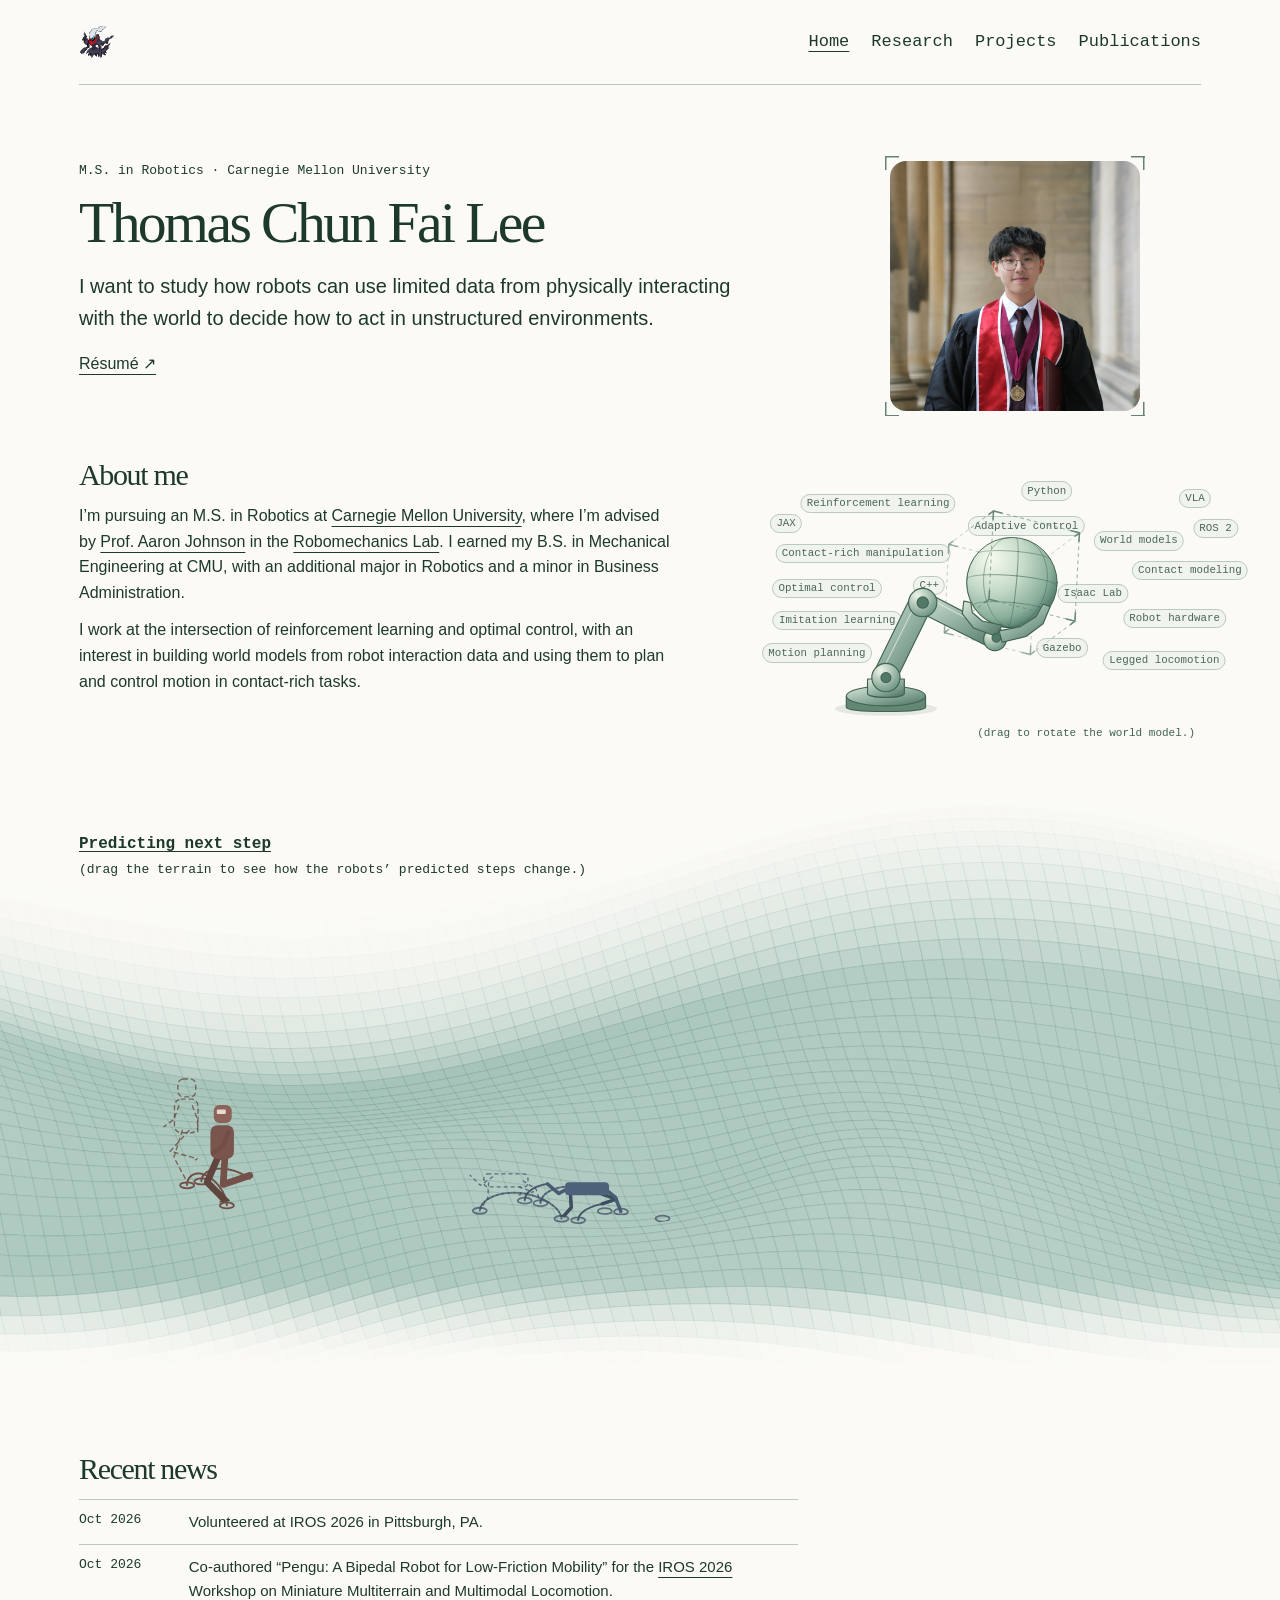
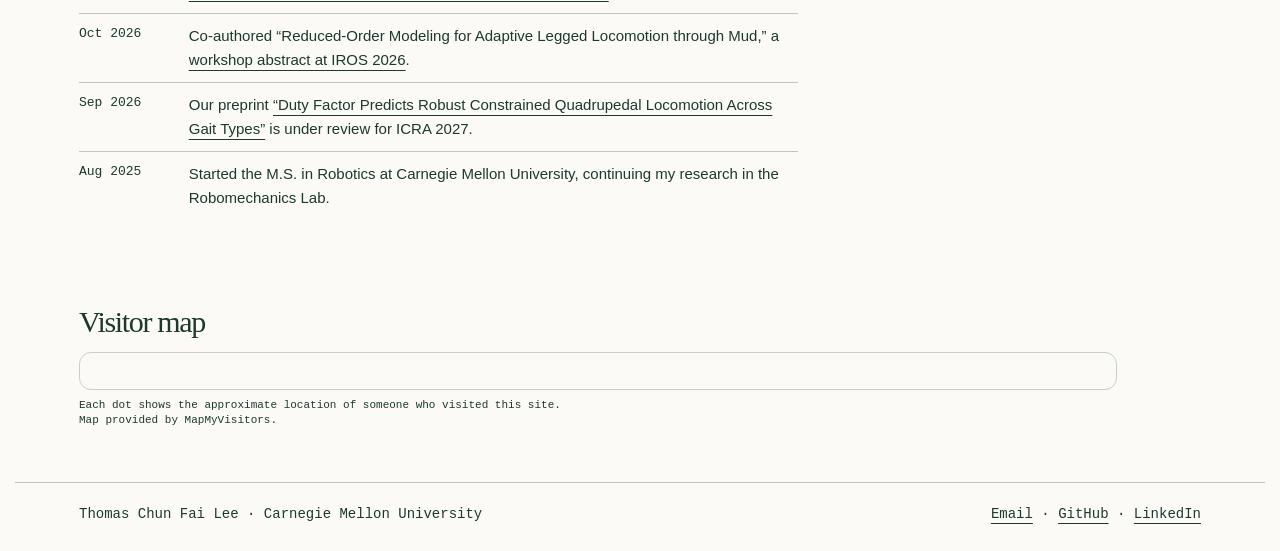
==== commit 9b97544c: "Load the two-foot humanoid animation" ====
--- a/index.html
+++ b/index.html
@@ -1,5 +1,5 @@
 <!doctype html>
-<html lang="en"><head><meta charset="utf-8"><meta name="viewport" content="width=device-width,initial-scale=1"><meta name="description" content="Thomas Chun Fai Lee is a robotics researcher at Carnegie Mellon University’s Robomechanics Lab, working on world models, robot learning, and adaptive control."><title>Thomas Chun Fai Lee | Robotics Research at Carnegie Mellon</title><link rel="canonical" href="https://thomaslee6710.github.io/"><link rel="icon" type="image/svg+xml" href="site-icon.svg?v=2"><link rel="stylesheet" href="style.css?v=footer-right-links"><script src="scene.js?v=foot-follow-through" defer></script><style>
+<html lang="en"><head><meta charset="utf-8"><meta name="viewport" content="width=device-width,initial-scale=1"><meta name="description" content="Thomas Chun Fai Lee is a robotics researcher at Carnegie Mellon University’s Robomechanics Lab, working on world models, robot learning, and adaptive control."><title>Thomas Chun Fai Lee | Robotics Research at Carnegie Mellon</title><link rel="canonical" href="https://thomaslee6710.github.io/"><link rel="icon" type="image/svg+xml" href="site-icon.svg?v=2"><link rel="stylesheet" href="style.css?v=footer-right-links"><script src="scene.js?v=two-foot-paths" defer></script><style>
 .profile-text{container-type:inline-size}
 @media(min-width:701px){
   .home .profile{align-items:start;padding-top:clamp(48px,6vw,76px)}
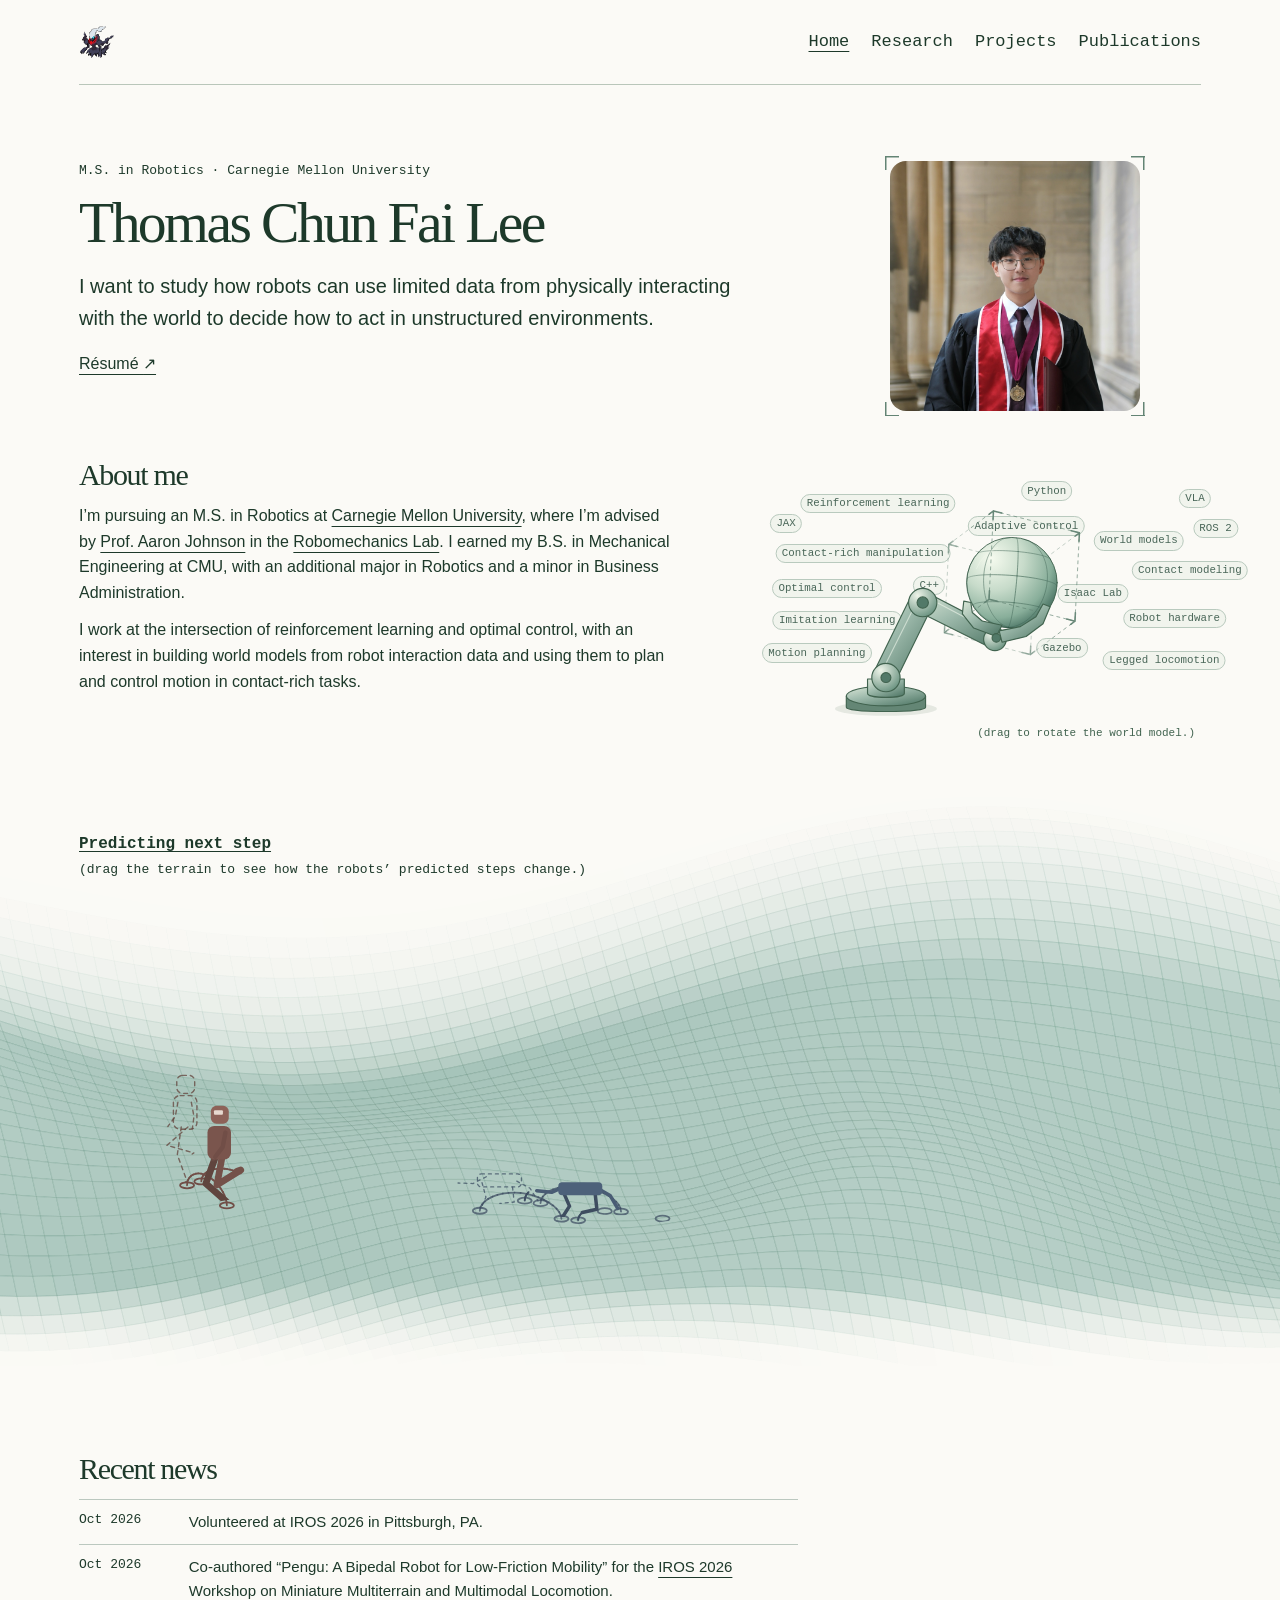
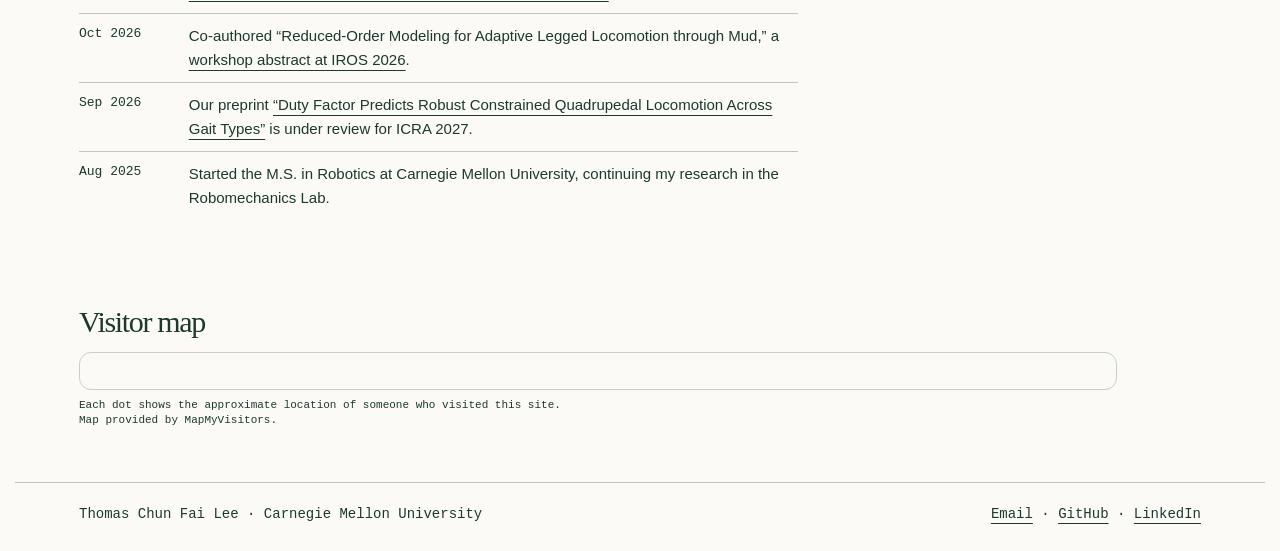
==== commit 49d2aba1: "Load the standstill prediction reset animation" ====
--- a/index.html
+++ b/index.html
@@ -1,5 +1,5 @@
 <!doctype html>
-<html lang="en"><head><meta charset="utf-8"><meta name="viewport" content="width=device-width,initial-scale=1"><meta name="description" content="Thomas Chun Fai Lee is a robotics researcher at Carnegie Mellon University’s Robomechanics Lab, working on world models, robot learning, and adaptive control."><title>Thomas Chun Fai Lee | Robotics Research at Carnegie Mellon</title><link rel="canonical" href="https://thomaslee6710.github.io/"><link rel="icon" type="image/svg+xml" href="site-icon.svg?v=2"><link rel="stylesheet" href="style.css?v=footer-right-links"><script src="scene.js?v=two-foot-paths" defer></script><style>
+<html lang="en"><head><meta charset="utf-8"><meta name="viewport" content="width=device-width,initial-scale=1"><meta name="description" content="Thomas Chun Fai Lee is a robotics researcher at Carnegie Mellon University’s Robomechanics Lab, working on world models, robot learning, and adaptive control."><title>Thomas Chun Fai Lee | Robotics Research at Carnegie Mellon</title><link rel="canonical" href="https://thomaslee6710.github.io/"><link rel="icon" type="image/svg+xml" href="site-icon.svg?v=2"><link rel="stylesheet" href="style.css?v=footer-right-links"><script src="scene.js?v=standstill-projection-reset" defer></script><style>
 .profile-text{container-type:inline-size}
 @media(min-width:701px){
   .home .profile{align-items:start;padding-top:clamp(48px,6vw,76px)}
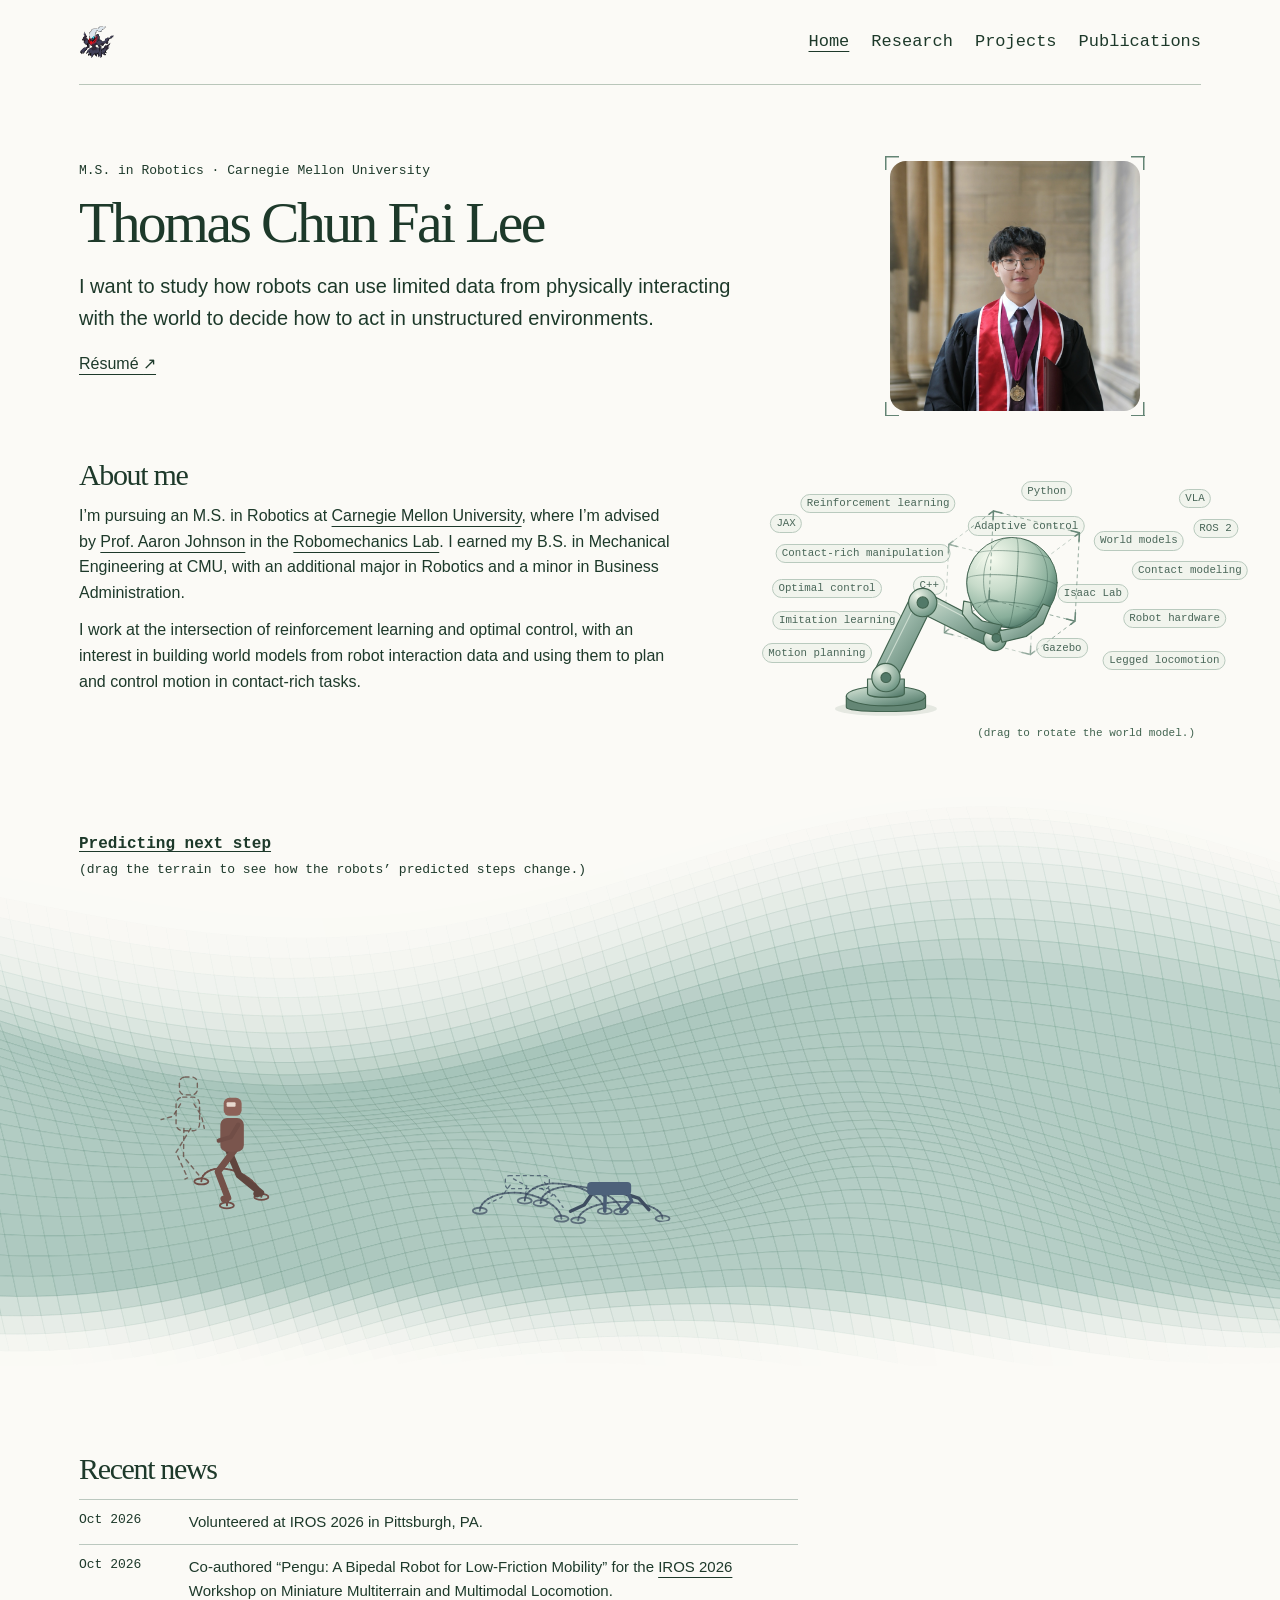
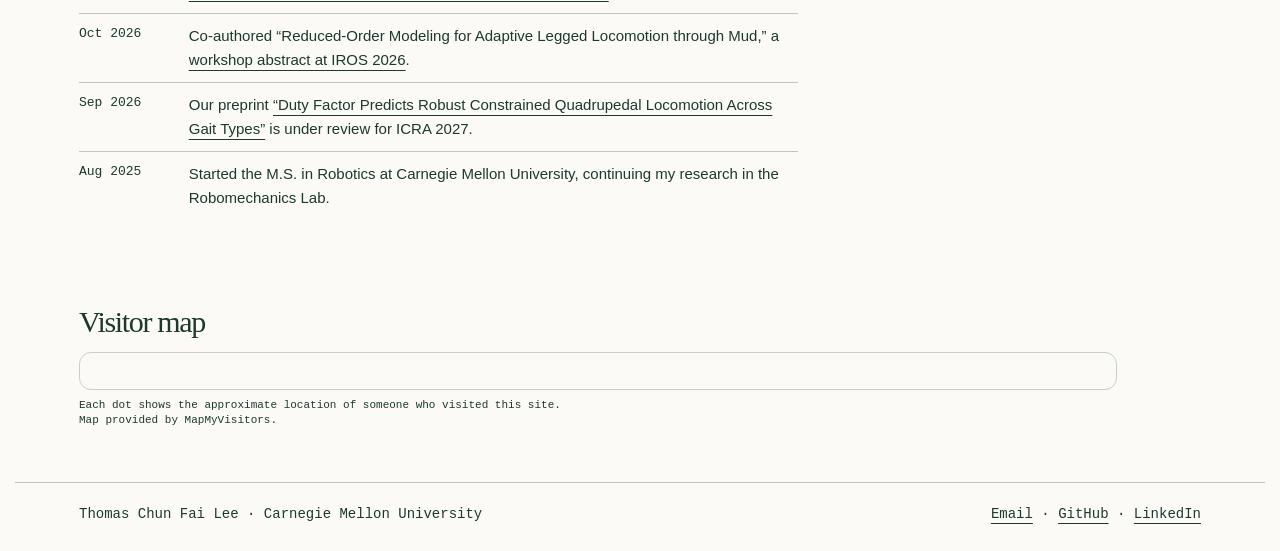
==== commit 512417ce: "Load the slower standstill projections" ====
--- a/index.html
+++ b/index.html
@@ -1,5 +1,5 @@
 <!doctype html>
-<html lang="en"><head><meta charset="utf-8"><meta name="viewport" content="width=device-width,initial-scale=1"><meta name="description" content="Thomas Chun Fai Lee is a robotics researcher at Carnegie Mellon University’s Robomechanics Lab, working on world models, robot learning, and adaptive control."><title>Thomas Chun Fai Lee | Robotics Research at Carnegie Mellon</title><link rel="canonical" href="https://thomaslee6710.github.io/"><link rel="icon" type="image/svg+xml" href="site-icon.svg?v=2"><link rel="stylesheet" href="style.css?v=footer-right-links"><script src="scene.js?v=standstill-projection-reset" defer></script><style>
+<html lang="en"><head><meta charset="utf-8"><meta name="viewport" content="width=device-width,initial-scale=1"><meta name="description" content="Thomas Chun Fai Lee is a robotics researcher at Carnegie Mellon University’s Robomechanics Lab, working on world models, robot learning, and adaptive control."><title>Thomas Chun Fai Lee | Robotics Research at Carnegie Mellon</title><link rel="canonical" href="https://thomaslee6710.github.io/"><link rel="icon" type="image/svg+xml" href="site-icon.svg?v=2"><link rel="stylesheet" href="style.css?v=footer-right-links"><script src="scene.js?v=slower-standstill-projection" defer></script><style>
 .profile-text{container-type:inline-size}
 @media(min-width:701px){
   .home .profile{align-items:start;padding-top:clamp(48px,6vw,76px)}
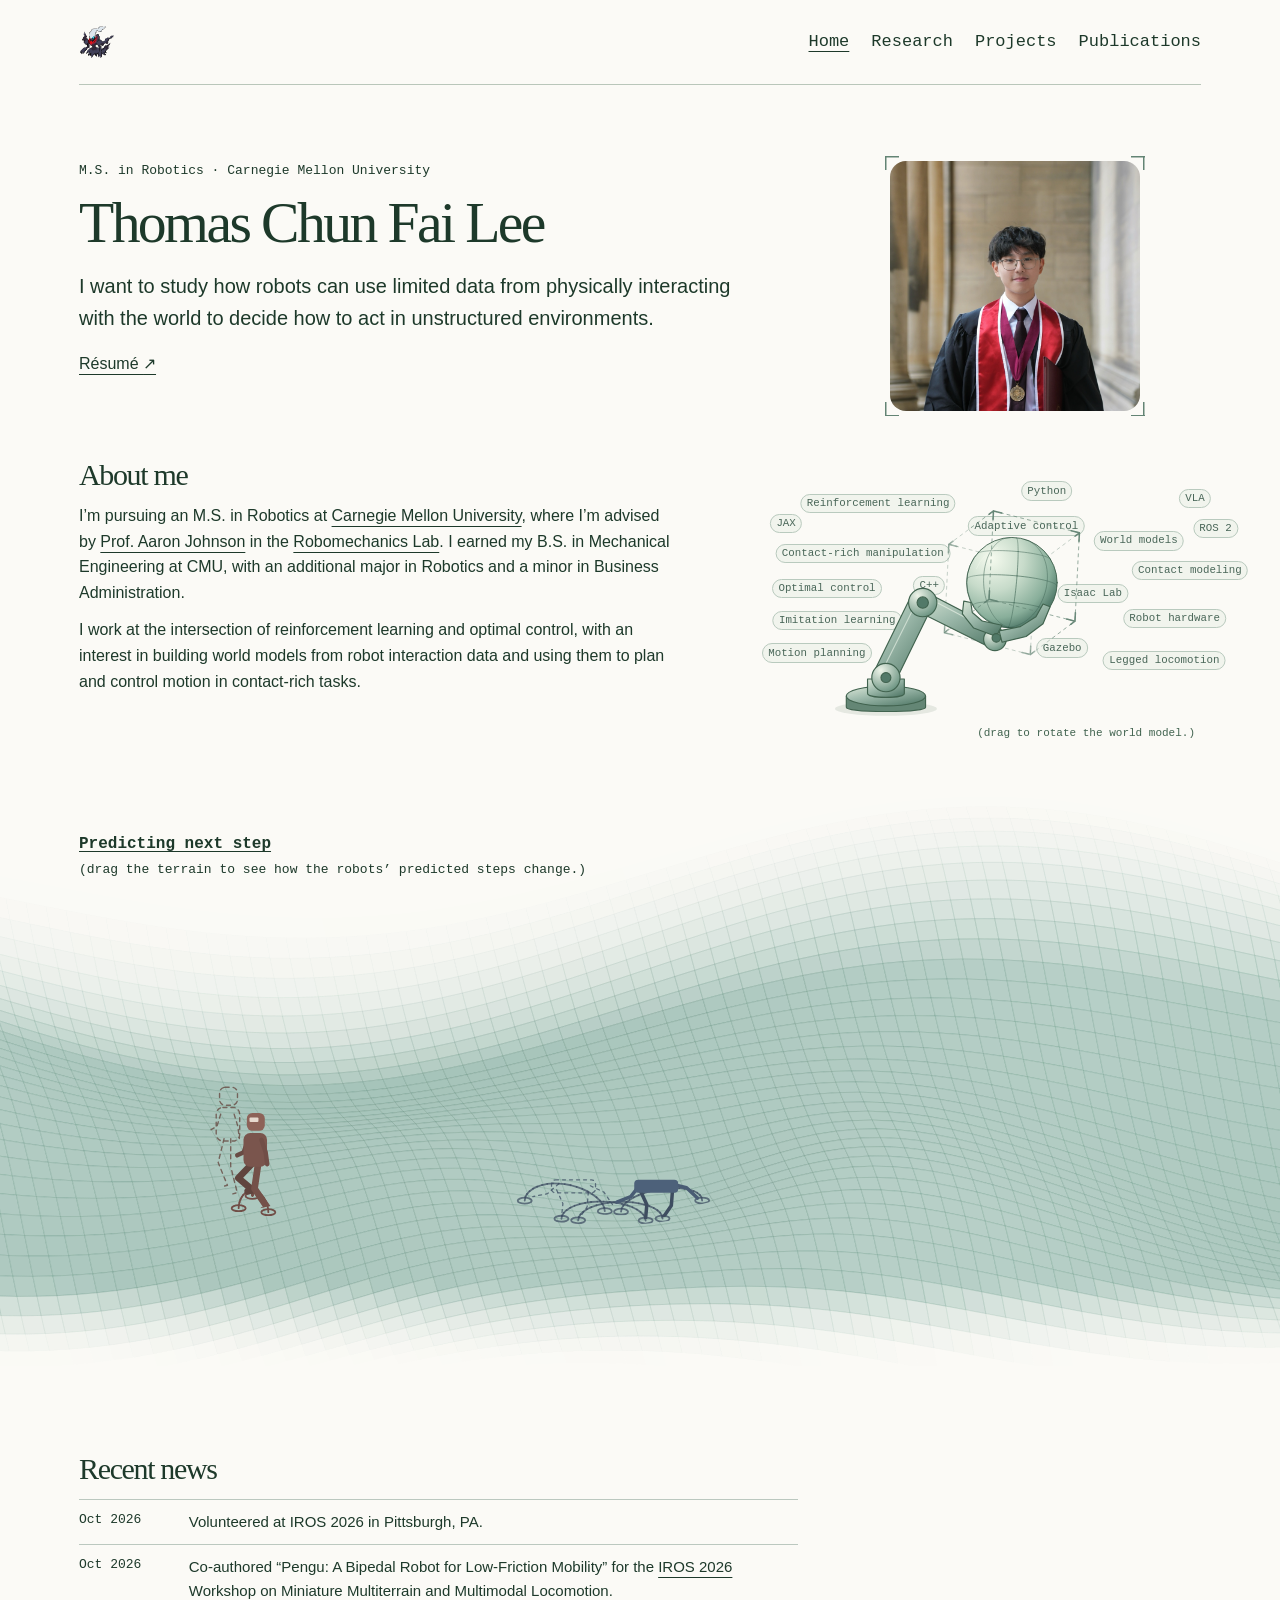
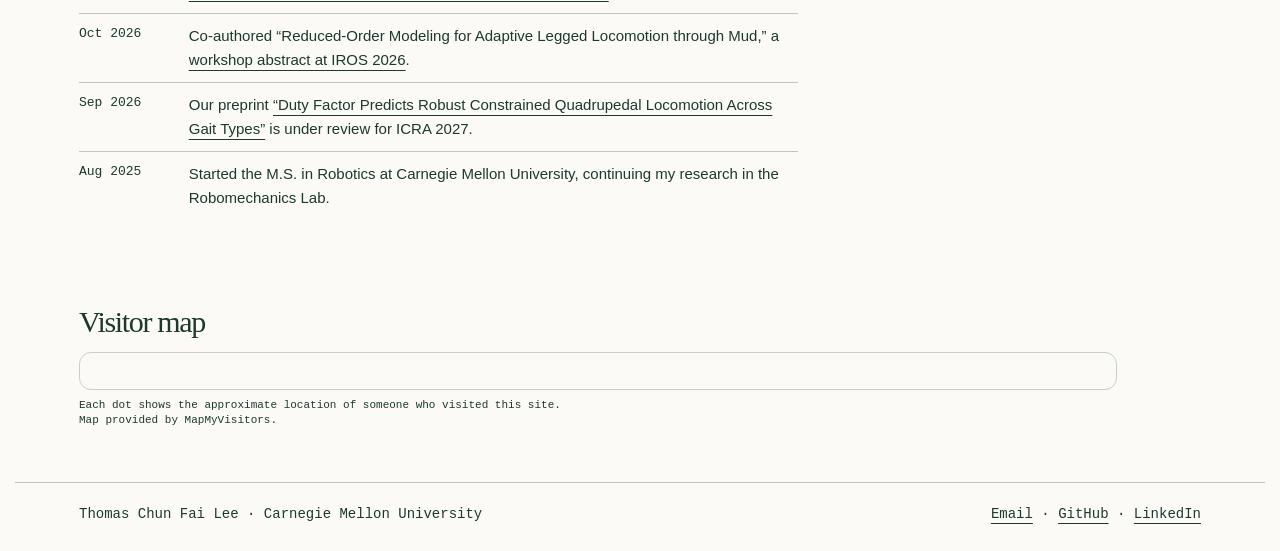
==== commit 71bb6fde: "Load updated gait and projection animation" ====
--- a/index.html
+++ b/index.html
@@ -1,5 +1,5 @@
 <!doctype html>
-<html lang="en"><head><meta charset="utf-8"><meta name="viewport" content="width=device-width,initial-scale=1"><meta name="description" content="Thomas Chun Fai Lee is a robotics researcher at Carnegie Mellon University’s Robomechanics Lab, working on world models, robot learning, and adaptive control."><title>Thomas Chun Fai Lee | Robotics Research at Carnegie Mellon</title><link rel="canonical" href="https://thomaslee6710.github.io/"><link rel="icon" type="image/svg+xml" href="site-icon.svg?v=2"><link rel="stylesheet" href="style.css?v=footer-right-links"><script src="scene.js?v=slower-standstill-projection" defer></script><style>
+<html lang="en"><head><meta charset="utf-8"><meta name="viewport" content="width=device-width,initial-scale=1"><meta name="description" content="Thomas Chun Fai Lee is a robotics researcher at Carnegie Mellon University’s Robomechanics Lab, working on world models, robot learning, and adaptive control."><title>Thomas Chun Fai Lee | Robotics Research at Carnegie Mellon</title><link rel="canonical" href="https://thomaslee6710.github.io/"><link rel="icon" type="image/svg+xml" href="site-icon.svg?v=2"><link rel="stylesheet" href="style.css?v=footer-right-links"><script src="scene.js?v=gait-projection-pulse" defer></script><style>
 .profile-text{container-type:inline-size}
 @media(min-width:701px){
   .home .profile{align-items:start;padding-top:clamp(48px,6vw,76px)}
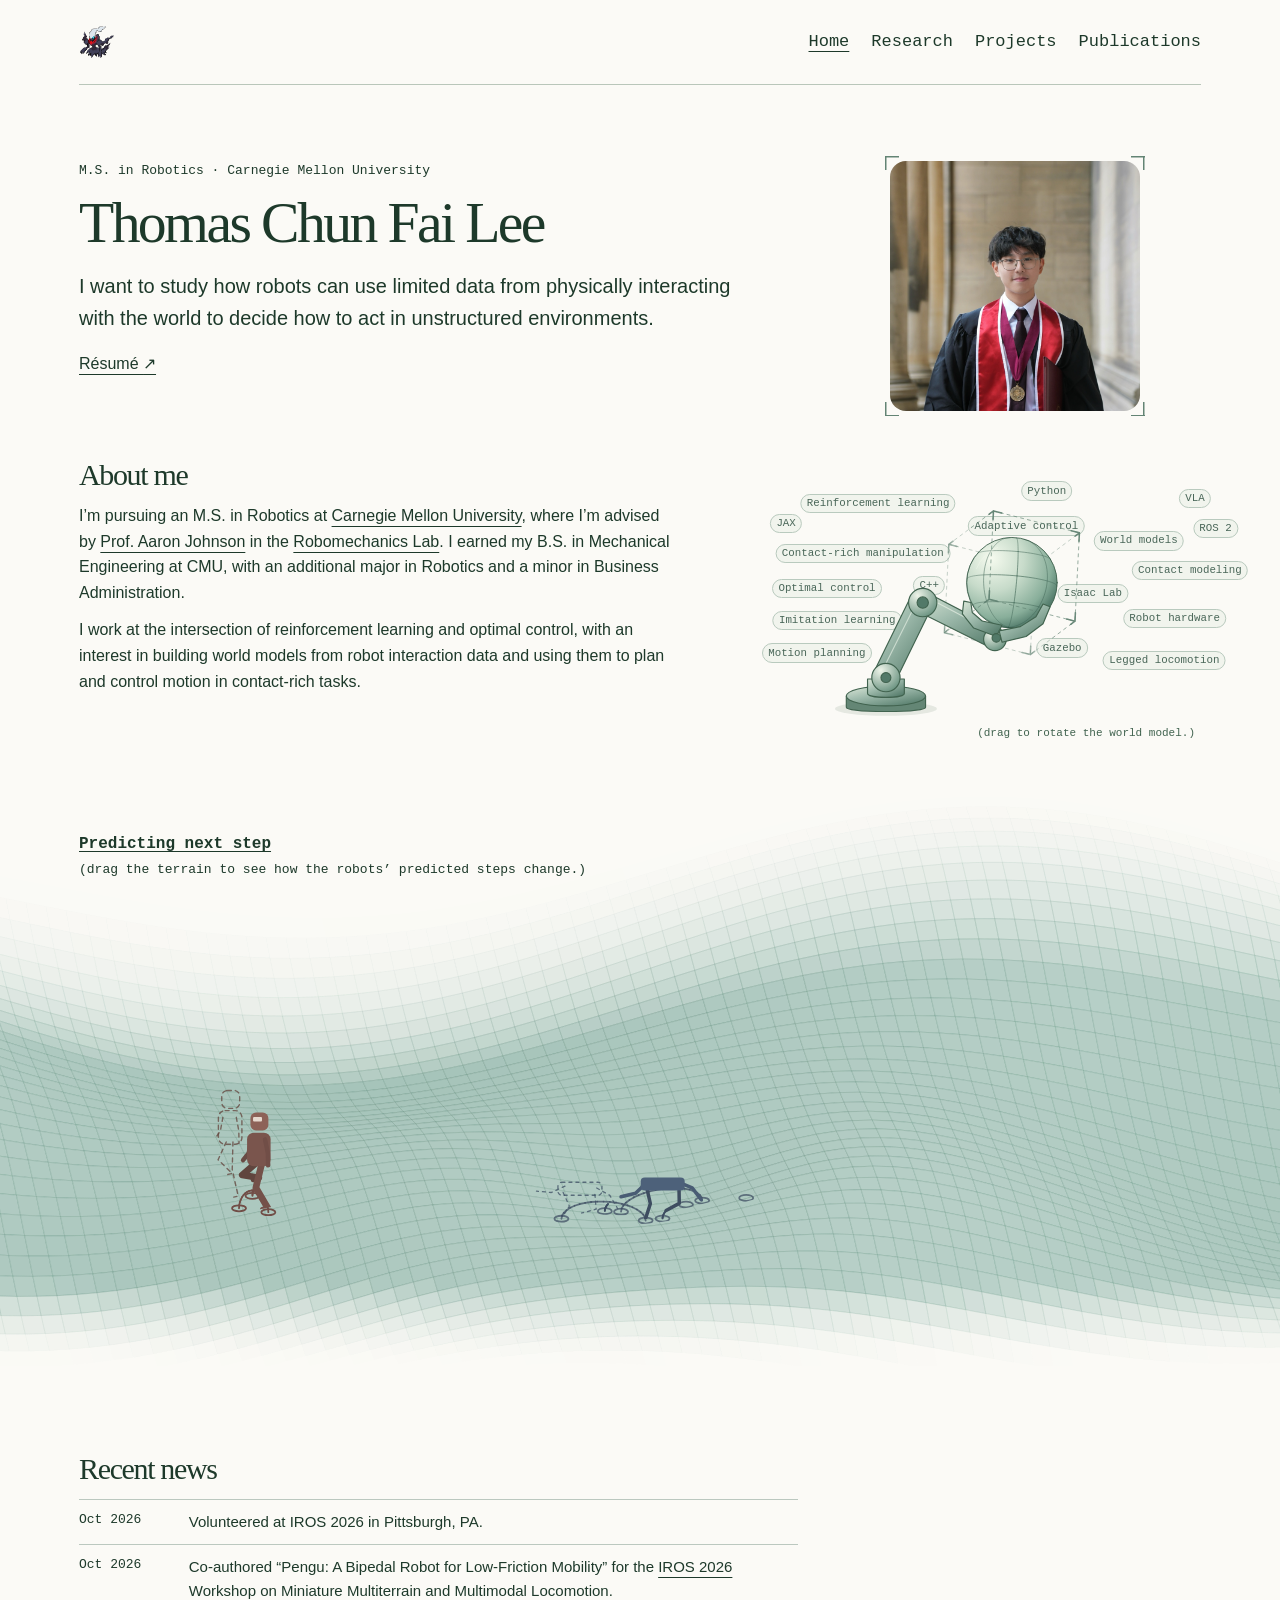
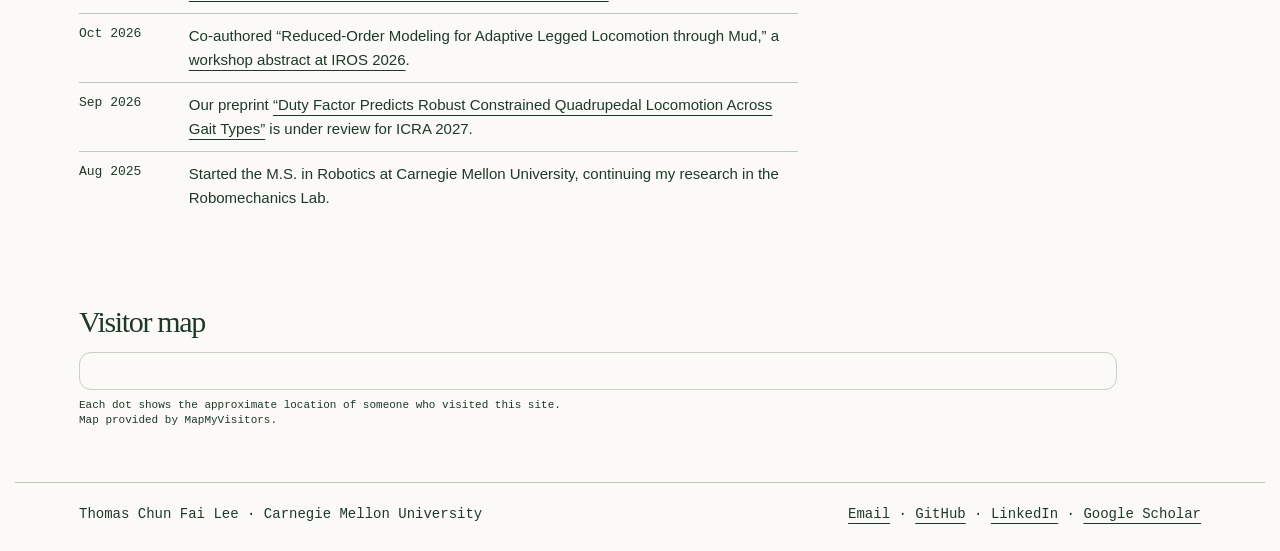
==== commit 1e58d7a1: "Link Google Scholar across the portfolio" ====
--- a/index.html
+++ b/index.html
@@ -220,7 +220,7 @@
   </div>
   <p>Each dot shows the approximate location of someone who visited this site.<br>Map provided by MapMyVisitors.</p>
 </section>
-</main><footer><span>Thomas Chun Fai Lee · Carnegie Mellon University</span><div><a href="mailto:chunfai2@andrew.cmu.edu">Email</a> · <a href="https://github.com/thomaslee6710">GitHub</a> · <a href="https://www.linkedin.com/in/thomas-lee6710/">LinkedIn</a></div></footer><script>
+</main><footer><span>Thomas Chun Fai Lee · Carnegie Mellon University</span><div><a href="mailto:chunfai2@andrew.cmu.edu">Email</a> · <a href="https://github.com/thomaslee6710">GitHub</a> · <a href="https://www.linkedin.com/in/thomas-lee6710/">LinkedIn</a> · <a href="https://scholar.google.com/citations?user=B0hR6KcAAAAJ&amp;hl=en">Google Scholar</a></div></footer><script>
 (() => {
   const globe = document.querySelector('#spin-globe');
   const grid = document.querySelector('#globe-meridians');
